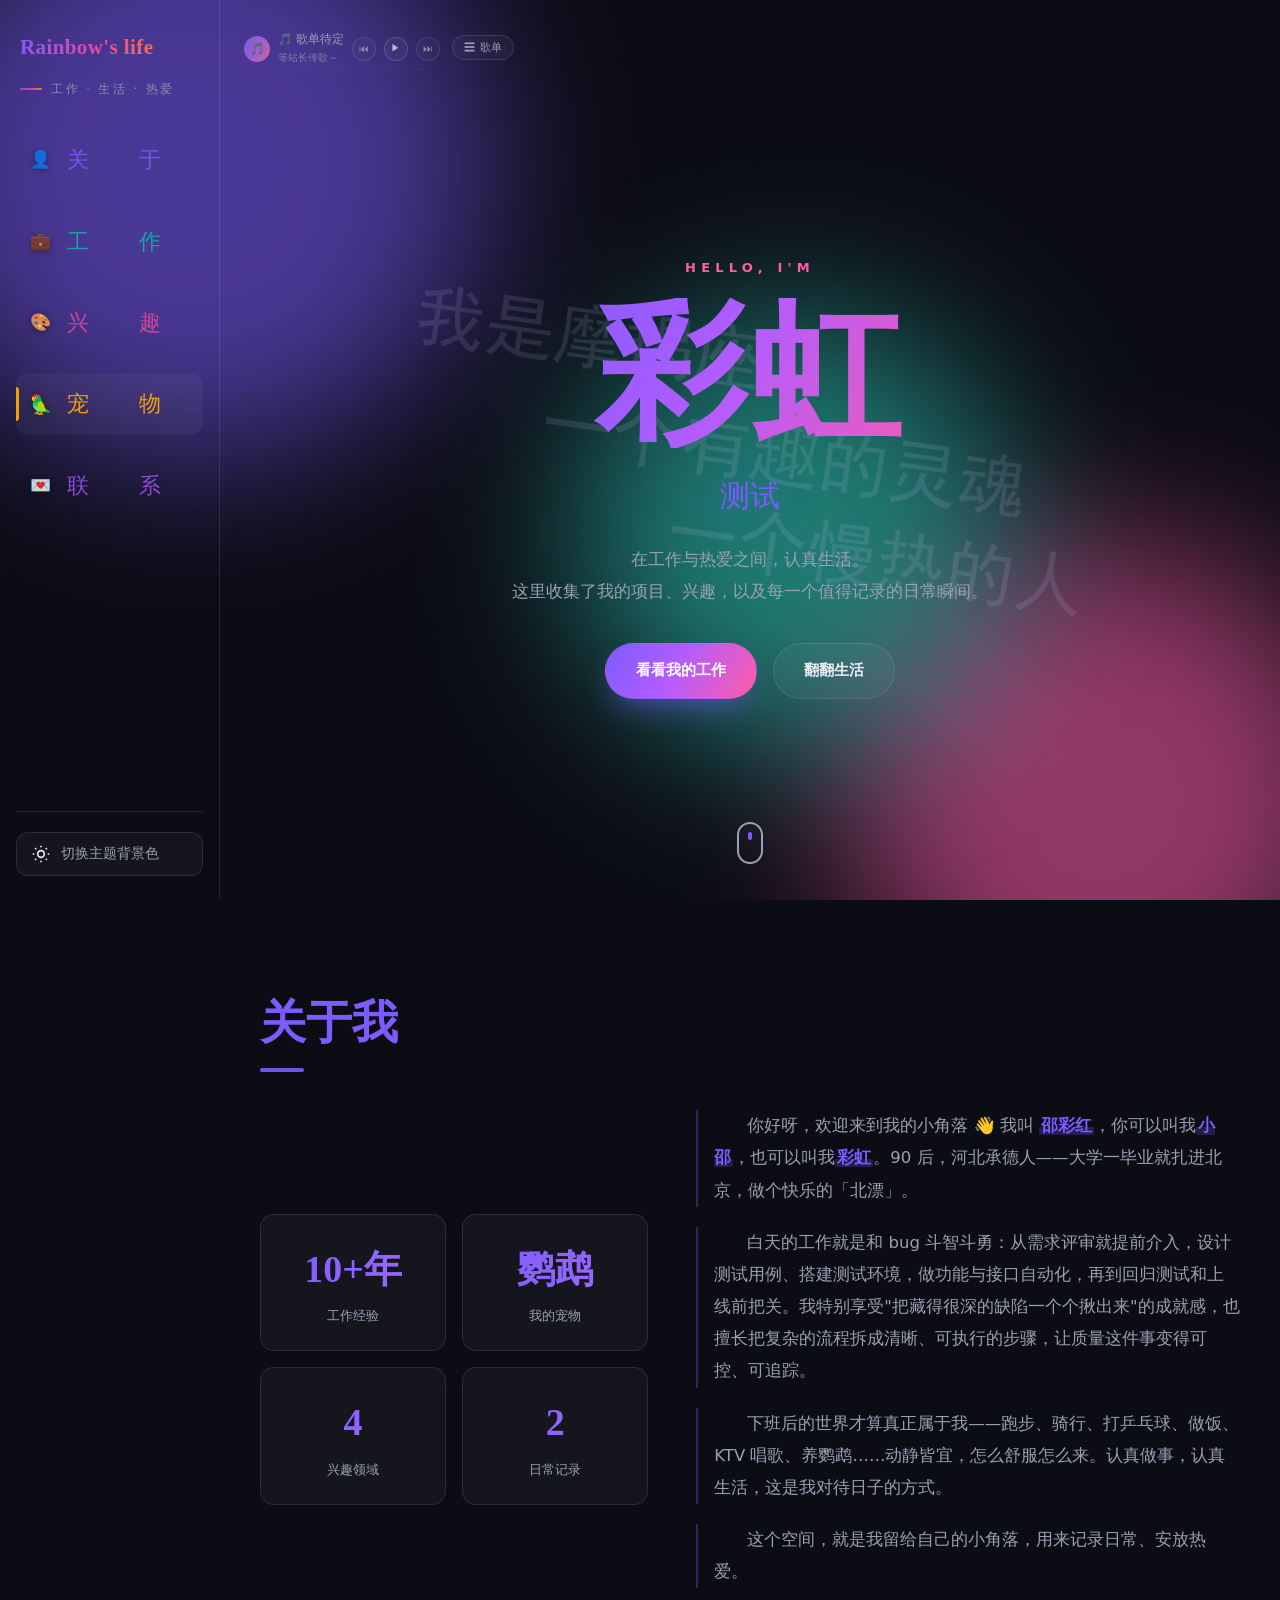
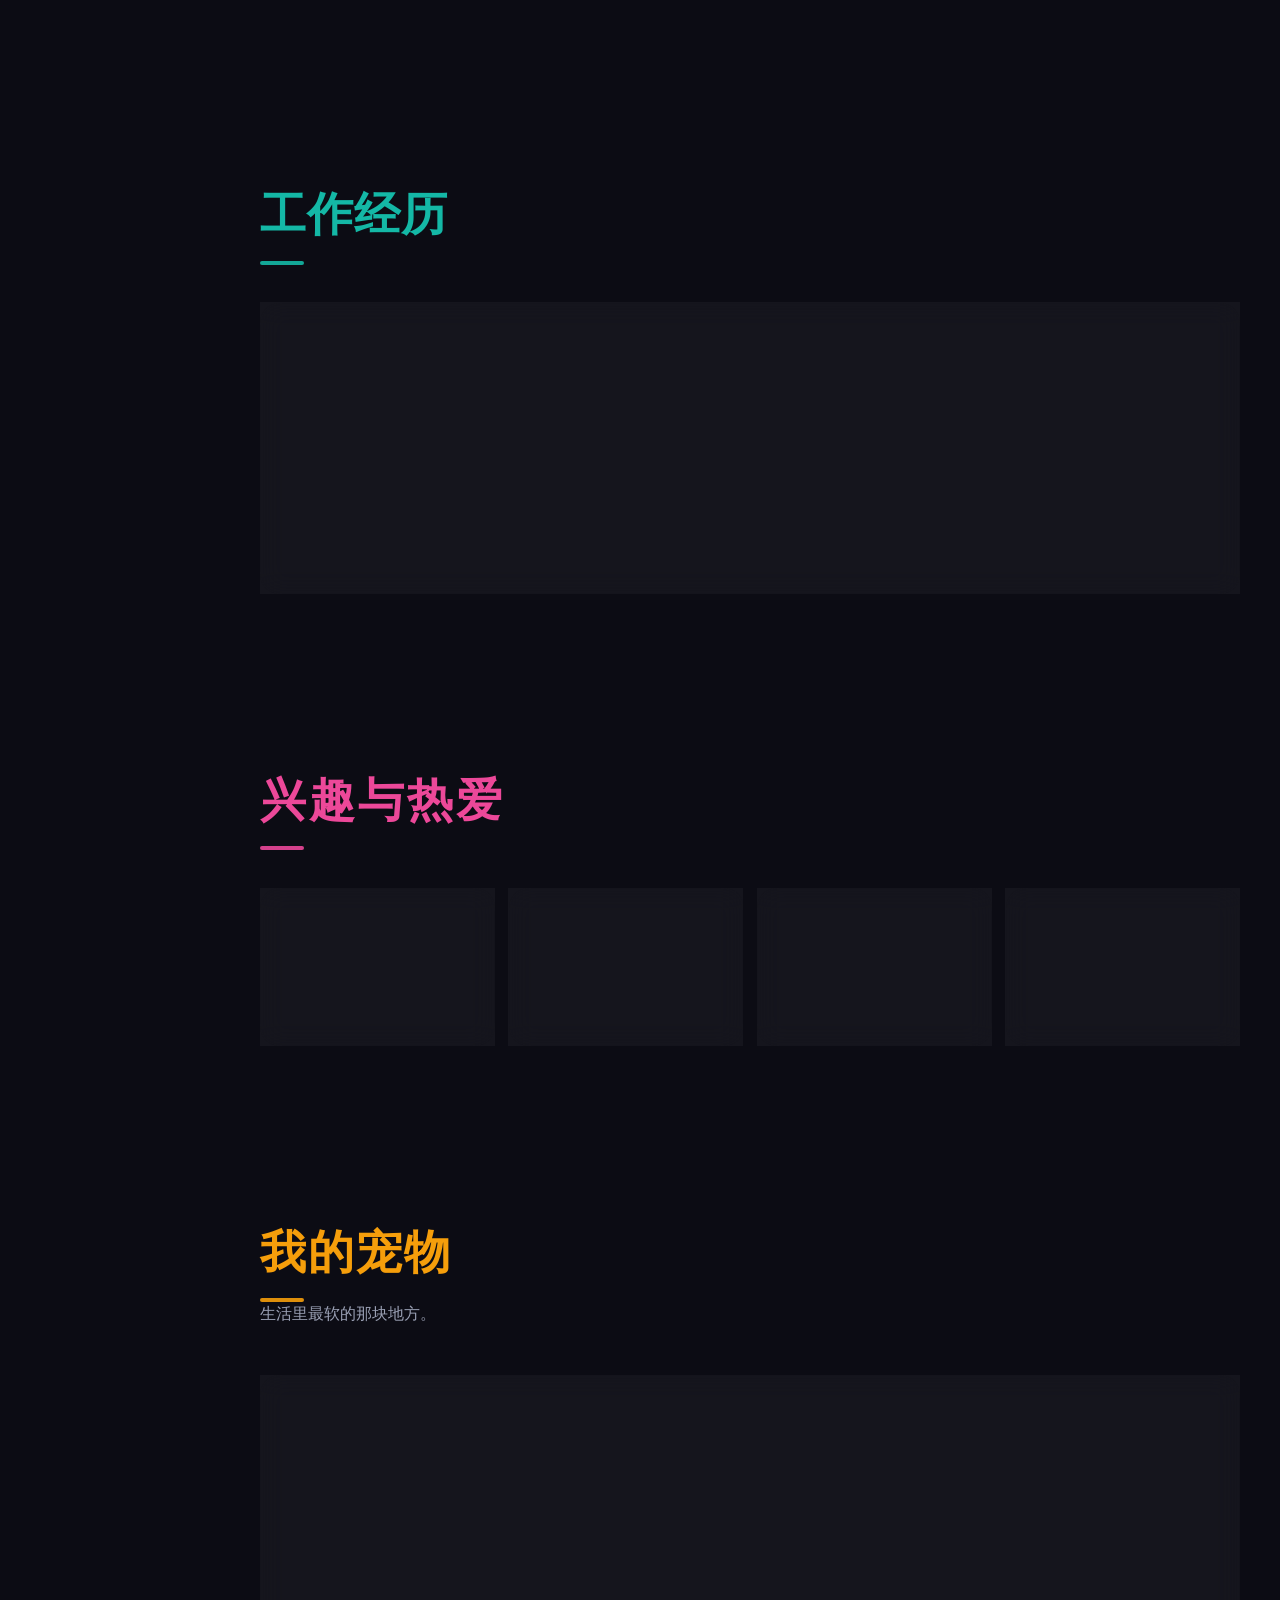
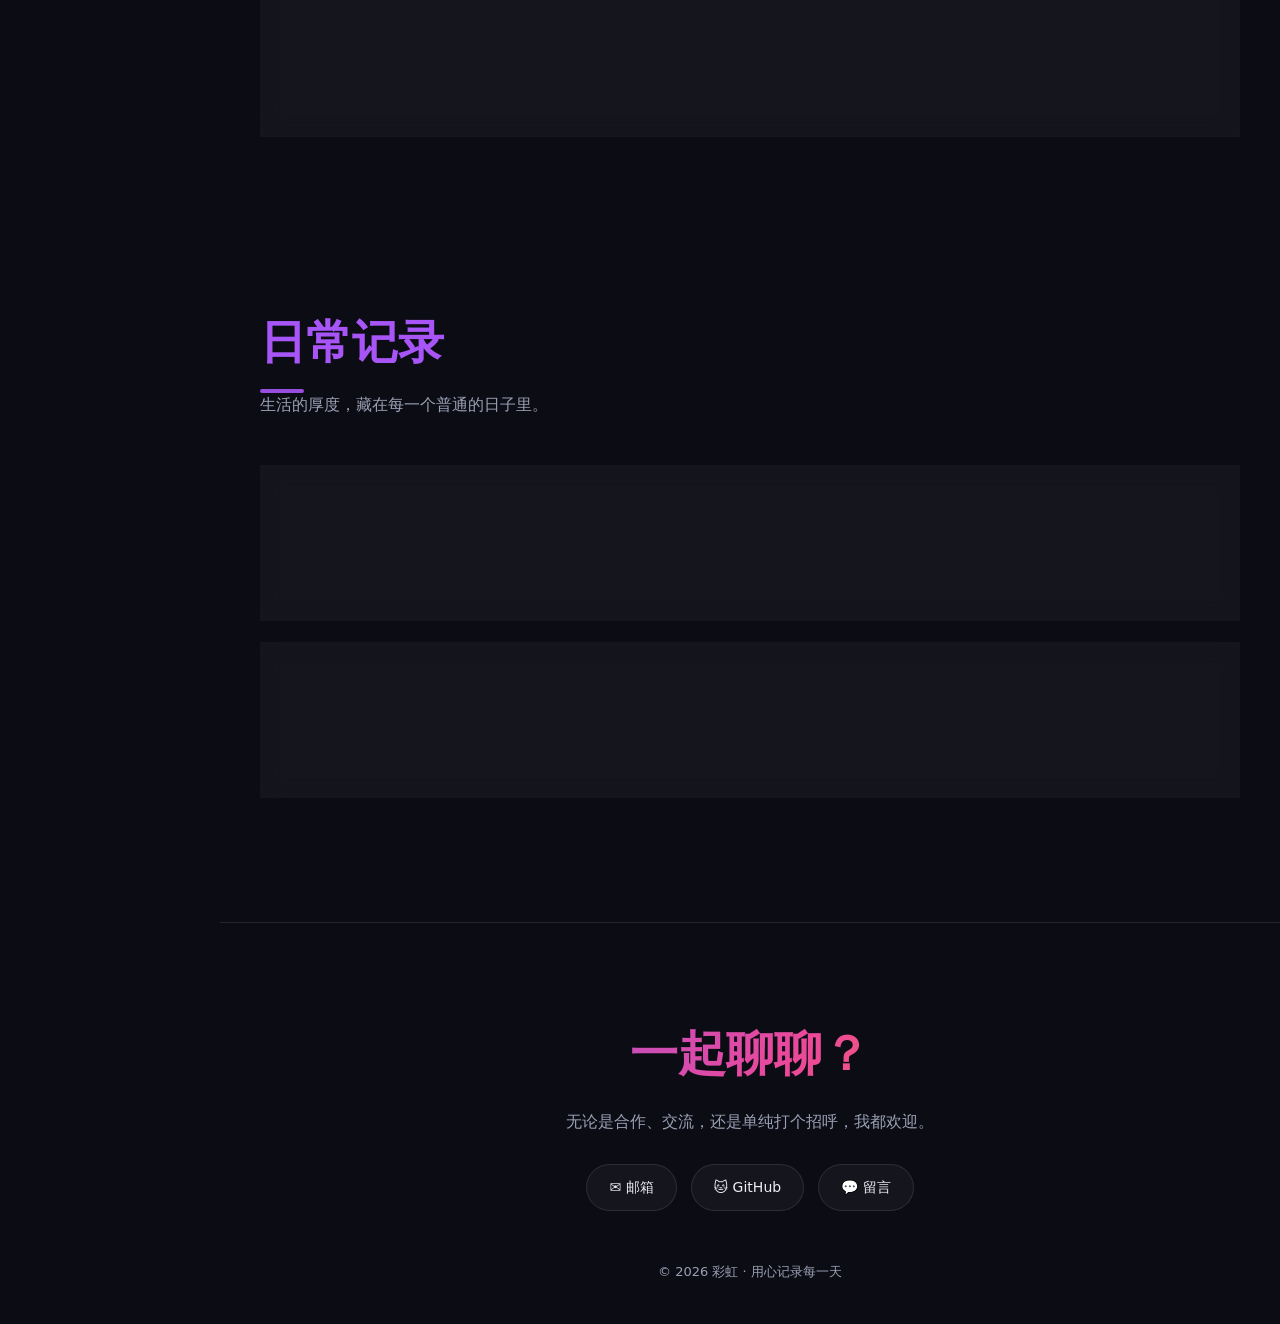
==== index.html @ cbfb4ab1 "feat: 鹦鹉日常视频上线（5个，去音频+裁剪出镜+压缩） - assets/video/parrot-1~5.mp4：去音频(-an)、H.264 CRF26 压缩（总 350MB→4MB） - " ====
<!DOCTYPE html>
<html lang="zh-CN" data-theme="dark">
<head>
  <meta charset="UTF-8" />
  <meta name="viewport" content="width=device-width, initial-scale=1.0" />
  <title>Rainbow's life</title>
  <meta name="description" content="一个记录工作与生活的个人空间" />
  <link rel="stylesheet" href="assets/css/style.css?v=29" />
</head>
<body>
  <!-- 流动渐变背景 -->
  <div class="aurora" aria-hidden="true">
    <span class="blob blob-1"></span>
    <span class="blob blob-2"></span>
    <span class="blob blob-3"></span>
  </div>
  <!-- 摩羯座 文字水印（由 JS 铺满，置于背景之上、内容之下） -->
  <div class="watermark" aria-hidden="true"></div>

  <!-- 移动端顶栏 -->
  <div class="topbar">
    <a href="#hero" class="topbar__brand">Rainbow's life</a>
    <button class="topbar__burger" id="navBurger" aria-label="菜单"><span></span><span></span><span></span></button>
  </div>

  <!-- 音乐播放器（全站常驻，跨页保持曲目与进度） -->
  <div class="music" id="musicBox">
    <audio id="bgMusic" preload="none" playsinline webkit-playsinline></audio>
    <div class="music__row">
      <span class="music__disc" id="musicDisc">🎵</span>
      <div class="music__meta">
        <div class="music__title" id="musicTitle">曾经最爱</div>
        <div class="music__artist" id="musicArtist">歌唱者：彩虹</div>
      </div>
      <button class="music__btn music__btn--sm" id="musicPrev" type="button" aria-label="上一首">⏮</button>
      <button class="music__btn" id="musicToggle" type="button" aria-label="播放">▶</button>
      <button class="music__btn music__btn--sm" id="musicNext" type="button" aria-label="下一首">⏭</button>
    </div>
    <div class="music__playlist">
      <button class="music__list-btn" id="musicListBtn" type="button" aria-label="歌单" aria-expanded="false">☰ <span>歌单</span></button>
      <div class="music__list" id="musicList"></div>
    </div>
    <!-- 进度条贴在通栏底边 -->
    <div class="music__bar"><span class="music__fill" id="musicFill"></span></div>
  </div>

  <!-- 左侧导航 -->
  <aside class="sidebar" id="sidebar">
    <a href="#hero" class="sidebar__brand">Rainbow's life</a>
    <p class="sidebar__tagline">工作 · 生活 · 热爱</p>

    <nav class="sidebar__links" id="navLinks">
      <a href="#about" class="active">关　　于</a>
      <a href="#work">工　　作</a>
      <a href="#hobbies">兴　　趣</a>
      <a href="#pets">宠　　物</a>
      <a href="#contact">联　　系</a>
    </nav>
    <div class="sidebar__foot">
      <button class="theme-toggle" id="themeToggle" aria-label="切换主题背景色">
        <svg class="icon-sun" viewBox="0 0 24 24" width="20" height="20" fill="none" stroke="currentColor" stroke-width="2"><circle cx="12" cy="12" r="4"/><path d="M12 2v2M12 20v2M4.9 4.9l1.4 1.4M17.7 17.7l1.4 1.4M2 12h2M20 12h2M4.9 19.1l1.4-1.4M17.7 6.3l1.4-1.4"/></svg>
        <svg class="icon-moon" viewBox="0 0 24 24" width="20" height="20" fill="none" stroke="currentColor" stroke-width="2"><path d="M21 12.8A9 9 0 1 1 11.2 3 7 7 0 0 0 21 12.8z"/></svg>
        <span class="sidebar__foot-label">切换主题背景色</span>
      </button>
    </div>
  </aside>

  <div class="main">

  <!-- Hero -->
  <section class="hero" id="hero">
    <div class="hero__inner">
      <p class="hero__eyebrow reveal">HELLO, I'M</p>
      <h1 class="hero__title reveal">彩虹</h1>
      <p class="hero__sub reveal">
        <span id="typed"></span>
      </p>
      <p class="hero__desc reveal">在工作与热爱之间，认真生活。<br>这里收集了我的项目、兴趣，以及每一个值得记录的日常瞬间。</p>
      <div class="hero__cta reveal">
        <a href="#work" class="btn btn--primary">看看我的工作</a>
        <a href="#hobbies" class="btn btn--ghost">翻翻生活</a>
      </div>
    </div>
    <a href="#about" class="hero__scroll" aria-label="向下滚动">
      <span class="mouse"><span class="wheel"></span></span>
    </a>
  </section>

  <!-- 关于 -->
  <section class="section" id="about">
    <div class="section__head reveal">
      <h2 class="section__title">关于我</h2>
    </div>
    <div class="about">
      <div class="about__stats reveal">
        <div class="stat"><span class="stat__num" data-count="10+">0</span><span class="stat__label">工作经验</span></div>
        <div class="stat"><span class="stat__num" data-count="鹦鹉">鹦鹉</span><span class="stat__label">我的宠物</span></div>
        <div class="stat"><span class="stat__num" id="statHobby" data-count="4">0</span><span class="stat__label">兴趣领域</span></div>
        <div class="stat"><span class="stat__num" id="statJournal" data-count="1">0</span><span class="stat__label">日常记录</span></div>
      </div>
      <div class="about__text reveal">
        <p>你好呀，欢迎来到我的小角落 👋 我叫 <strong>邵彩红</strong>，你可以叫我<strong>小邵</strong>，也可以叫我<strong>彩虹</strong>。90 后，河北承德人——大学一毕业就扎进北京，做个快乐的「北漂」。</p>
        <p>白天的工作就是和 bug 斗智斗勇：从需求评审就提前介入，设计测试用例、搭建测试环境，做功能与接口自动化，再到回归测试和上线前把关。我特别享受"把藏得很深的缺陷一个个揪出来"的成就感，也擅长把复杂的流程拆成清晰、可执行的步骤，让质量这件事变得可控、可追踪。</p>
        <p>下班后的世界才算真正属于我——跑步、骑行、打乒乓球、做饭、KTV 唱歌、养鹦鹉……动静皆宜，怎么舒服怎么来。认真做事，认真生活，这是我对待日子的方式。</p>
        <p>这个空间，就是我留给自己的小角落，用来记录日常、安放热爱。</p>
      </div>
    </div>
  </section>

  <!-- 工作 -->
  <section class="section" id="work">
    <div class="section__head reveal">
      <h2 class="section__title">工作经历</h2>
    </div>
    <div class="work-summary reveal">
      <p><strong>软件测试工程师</strong>，入行 <strong>10+ 年</strong>。一路在金融、人工智能、SCRM、供应链等多个领域里摸爬滚打，既打磨过面向企业的 <strong>B 端</strong>系统，也服务过直面用户的 <strong>C 端</strong>产品。从「中国体育彩票」「金融借贷」，到「出行 SaaS 服务」「供应链平台」……大大小小的项目里，都有我把关质量的身影。</p>
      <p>功能、接口、性能、自动化测试样样上手，熟悉测试用例设计、缺陷管理与常见测试工具，也习惯把质量意识贯穿到需求评审到上线回归的每一个环节——在「快交付」和「稳质量」之间，我总能找到那个平衡点。</p>
      <div class="work-summary__tags">
        <span class="tag">金融</span><span class="tag">人工智能</span><span class="tag">SCRM</span><span class="tag">供应链</span><span class="tag">B端</span><span class="tag">C端</span><span class="tag">接口</span><span class="tag">Python</span><span class="tag">数据库</span>
      </div>
    </div>
  </section>

  <!-- 兴趣 -->
  <section class="section" id="hobbies">
    <div class="section__head reveal">
      <h2 class="section__title">兴趣与热爱</h2>
    </div>
    <div class="hobby-grid" id="hobbyGrid"></div>
  </section>

  <!-- 我的宠物 -->
  <section class="section" id="pets">
    <div class="section__head reveal">
      <h2 class="section__title">我的宠物</h2>
      <p class="section__note">生活里最软的那块地方。</p>
    </div>
    <div class="pet-grid" id="petGrid"></div>
  </section>

  <!-- 日常记录 -->
  <section class="section" id="journal">
    <div class="section__head reveal">
      <h2 class="section__title">日常记录</h2>
      <p class="section__note">生活的厚度，藏在每一个普通的日子里。</p>
      <!-- 站长工具条：默认不显示，只有站长登录后才出现（body.is-owner） -->
      <div class="journal-tools">
        <span class="journal-owner-badge">🔑 站长模式</span>
        <button class="journal-add" id="addJournal" type="button">＋ 新增记录</button>
        <button class="journal-add journal-add--ghost" id="journalPublish" type="button">发布到线上</button>
        <button class="journal-add journal-add--ghost" id="journalExport" type="button">导出 JSON</button>
        <button class="journal-add journal-add--ghost" id="ownerExit" type="button">退出</button>
      </div>
    </div>
    <div class="journal" id="journalList"></div>
  </section>


  <!-- 联系 -->
  <footer class="footer" id="contact">
    <div class="footer__inner reveal">
      <h2 class="footer__title">一起聊聊？</h2>
      <p class="footer__desc">无论是合作、交流，还是单纯打个招呼，我都欢迎。</p>
      <div class="footer__links">
        <a href="mailto:hello@example.com" class="chip">✉️ 邮箱</a>
        <a href="#" class="chip" id="githubChip">🐱 GitHub</a>
        <a href="#" class="chip" id="guestbookChip">💬 留言</a>
      </div>
    </div>
    <p class="footer__copy">© <span id="year"></span> 彩虹 · 用心记录每一天</p>
    <p class="footer__visits" id="visitCountBox" hidden>👀 这里是第 <strong id="visitCount">—</strong> 次被看见</p>
  </footer>
  </div><!-- /.main -->

  <!-- 新增记录弹层 -->
  <div class="jform-mask" id="jformMask" hidden>
    <div class="jform" role="dialog" aria-label="新增记录">
      <h3>新增记录</h3>
      <label>日期<input type="date" id="jfDate"></label>
      <label>标题<input type="text" id="jfTitle" placeholder="今天发生了什么（必填）"></label>
      <label>心情<input type="text" id="jfMood" placeholder="如：☀️ 开心"></label>
      <label>记录<textarea id="jfDesc" rows="3" placeholder="写点什么…"></textarea></label>
      <label>标签<input type="text" id="jfTags" placeholder="逗号分隔，如：跑步, 户外"></label>
      <div class="jform__btns">
        <button type="button" id="jfCancel" class="btn btn--ghost">取消</button>
        <button type="button" id="jfSave" class="btn btn--primary">保存</button>
      </div>
    </div>
  </div>

  <!-- 站长登录弹层（日常记录的增删改只对站长开放） -->
  <div class="jform-mask" id="ownerMask" hidden>
    <div class="jform" role="dialog" aria-modal="true" aria-label="站长登录">
      <h3>🔑 站长登录</h3>
      <p class="jform__hint">日常记录对所有人可见，但只有站长能新增、编辑、删除。</p>
      <label>密码<input type="password" id="ownerPw" placeholder="请输入站长密码" autocomplete="current-password"></label>
      <p class="jform__err" id="ownerErr" hidden>密码不对，再试一次？</p>
      <div class="jform__btns">
        <button type="button" id="ownerCancel" class="btn btn--ghost">取消</button>
        <button type="button" id="ownerOk" class="btn btn--primary">进入站长模式</button>
      </div>
    </div>
  </div>

  <!-- 留言弹框 -->
  <div class="guest-mask" id="guestMask" hidden>
    <div class="guest-card" role="dialog" aria-modal="true" aria-labelledby="guestTitle">
      <button type="button" class="guest-close" id="guestClose" aria-label="关闭">×</button>
      <h3 class="guest-title" id="guestTitle">给我留个言 💬</h3>
      <p class="guest-sub">想说什么都可以，我会一条条看～</p>

      <form class="guest-form" id="guestForm">
        <label class="guest-label" for="guestName">你的称呼</label>
        <input class="guest-input" id="guestName" type="text" maxlength="20" placeholder="不填就是「匿名朋友」" />
        <label class="guest-label" for="guestText">留言内容</label>
        <textarea class="guest-input guest-textarea" id="guestText" rows="4" maxlength="200" placeholder="写点什么吧……（最多 200 字）"></textarea>
        <div class="guest-form__foot">
          <span class="guest-count" id="guestCount">0 / 200</span>
          <button type="submit" class="btn btn--primary">发送留言</button>
        </div>
      </form>

      <div class="guest-list-wrap">
        <div class="guest-list__head">
          <span>留言板</span>
          <span class="guest-hint guest-hint--owner">仅站长可见</span>
        </div>

        <!-- 站长验证：邮箱验证码登录（Supabase Auth OTP），只在站长模式出现 -->
        <div class="guest-admin" id="guestAdmin">
          <p class="guest-admin__tip">验证站长身份后，才能查看访客留言</p>
          <div class="guest-admin__row" id="guestStep1">
            <input class="guest-input" id="guestEmail" type="email" placeholder="你的邮箱" autocomplete="email" />
            <button type="button" class="btn btn--ghost" id="guestSendOtp">发送验证码</button>
          </div>
          <div class="guest-admin__row" id="guestStep2" hidden>
            <input class="guest-input" id="guestOtp" type="text" inputmode="numeric" maxlength="6" placeholder="6 位验证码" />
            <button type="button" class="btn btn--primary" id="guestVerifyOtp">验证</button>
          </div>
          <p class="guest-admin__err" id="guestAdminErr" hidden></p>
          <button type="button" class="guest-admin__logout" id="guestLogout" hidden>退出登录</button>
        </div>

        <ul class="guest-list" id="guestList"></ul>
      </div>
    </div>
  </div>

  <!-- 轻提示 -->
  <div class="toast" id="toast" hidden></div>

  <button class="to-top" id="toTop" aria-label="回到顶部">↑</button>

  <script src="assets/js/data.js?v=29"></script>
  <script src="assets/js/track.js?v=2"></script>
  <script src="assets/js/main.js?v=21"></script>
  <script src="assets/js/music.js?v=18"></script>
</body>
</html>
---- assets/css/style.css ----
/* ============================================================
   林屿 · 个人空间  —  设计系统
   ============================================================ */

:root {
  --bg: #0c0c14;
  --bg-soft: #11111c;
  --surface: rgba(255, 255, 255, 0.04);
  --surface-2: rgba(255, 255, 255, 0.07);
  --border: rgba(255, 255, 255, 0.10);
  --text: #ECECF4;
  --muted: #9aa0b4;
  --accent-1: #7c5cff;
  --accent-2: #ff5ca8;
  --accent-3: #2dd4bf;
  --grad: linear-gradient(120deg, #7c5cff 0%, #b15cff 45%, #ff5ca8 100%);
  /* 品牌名「Rainbow's life」的彩虹渐变：紫 → 玫红 → 琥珀 */
  --brand-grad: linear-gradient(100deg, #7c5cff 0%, #ec4899 48%, #f59e0b 100%);
  --shadow: 0 20px 60px -20px rgba(0, 0, 0, 0.6);
  --radius: 20px;
  --radius-sm: 14px;
  --maxw: 1080px;
  --sidebar-w: 220px;
  --sidebar-bg: rgba(20, 20, 32, 0.45);
  --ease: cubic-bezier(.22, 1, .36, 1);
}

html[data-theme="light"] {
  --bg: #f6f7fb;
  --bg-soft: #eef0f7;
  --surface: rgba(255, 255, 255, 0.7);
  --surface-2: rgba(255, 255, 255, 0.9);
  --border: rgba(20, 20, 50, 0.08);
  --text: #1a1a2b;
  --muted: #5b6072;
  --shadow: 0 20px 50px -22px rgba(60, 50, 120, 0.35);
  --sidebar-bg: rgba(242, 240, 250, 0.5);

  /* 浅色主题：侧栏选中/悬停态降调，与深色克制感保持一致（不突出） */
  --nav-active-bg: rgba(124, 92, 255, 0.08);
}
html[data-theme="light"] .sidebar__links a:hover,
html[data-theme="light"] .sidebar__links a.active {
  background: var(--nav-active-bg);
}
html[data-theme="light"] .sidebar__links a.active em {
  background-image: none;
  -webkit-text-fill-color: var(--accent-1);
  color: var(--accent-1);
}

* { margin: 0; padding: 0; box-sizing: border-box; }

html { scroll-behavior: smooth; }

body {
  font-family: -apple-system, BlinkMacSystemFont, "PingFang SC", "Hiragino Sans GB", "Microsoft YaHei", "Segoe UI", system-ui, sans-serif;
  background: var(--bg);
  color: var(--text);
  line-height: 1.7;
  overflow-x: hidden;
  -webkit-font-smoothing: antialiased;
  transition: background .5s var(--ease), color .5s var(--ease);
}

::selection { background: var(--accent-1); color: #fff; }

/* ---------- 流动渐变背景 ---------- */
.aurora {
  position: fixed; inset: 0; z-index: -1; overflow: hidden;
  background: var(--bg);
}
.blob {
  position: absolute; border-radius: 50%; filter: blur(80px); opacity: .55;
  animation: float 18s var(--ease) infinite alternate;
}
html[data-theme="light"] .blob { opacity: .35; }
.blob-1 { width: 46vw; height: 46vw; background: #7c5cff; top: -10vw; left: -8vw; }
.blob-2 { width: 40vw; height: 40vw; background: #ff5ca8; bottom: -12vw; right: -6vw; animation-delay: -6s; }
.blob-3 { width: 34vw; height: 34vw; background: #2dd4bf; top: 35vh; left: 45vw; animation-delay: -12s; }

/* 水印：摩羯座 斜排单份背景（只展示一份，不重复平铺） */
.watermark {
  position: fixed; inset: 0; z-index: 0; pointer-events: none; overflow: hidden;
  opacity: .12;
  background-repeat: no-repeat;
  /* 按右侧内容区宽度自适应，留 120px 安全边距，避免左边缘被侧栏遮罩切掉 */
  background-size: min(818px, calc(100vw - var(--sidebar-w) - 120px)) auto;
  /* 居中于右侧内容区（补偿左侧导航宽度） */
  background-position: calc(50% + var(--sidebar-w) / 2) center;
  background-image: url("../img/watermark-dark.webp?v=7");
  /* 左侧导航栏区域不显示水印：遮罩从侧栏宽度处开始淡入，避免生硬接缝 */
  -webkit-mask-image: linear-gradient(to right, transparent 0, transparent var(--sidebar-w), #000 calc(var(--sidebar-w) + 60px));
  mask-image: linear-gradient(to right, transparent 0, transparent var(--sidebar-w), #000 calc(var(--sidebar-w) + 60px));
}
html[data-theme="light"] .watermark {
  opacity: .1;
  background-image: url("../img/watermark-light.webp?v=7");
}
@keyframes float {
  0%   { transform: translate(0,0) scale(1); }
  50%  { transform: translate(6vw,-4vw) scale(1.15); }
  100% { transform: translate(-4vw,5vw) scale(.95); }
}

/* ---------- 主体内容（为左侧栏让位） ---------- */
.main { margin-left: var(--sidebar-w); position: relative; z-index: 1; }
/* 顶部通栏播放器会盖住内容，锚点与首屏为它让出高度 */
section[id], footer[id] { scroll-margin-top: 66px; }
.hero { padding-top: 56px; }

/* ---------- 移动端顶栏（桌面隐藏） ---------- */
.topbar { display: none; }

/* ---------- 左侧导航 ---------- */
.sidebar {
  position: fixed; top: 0; left: 0; bottom: 0; width: var(--sidebar-w); z-index: 50;
  display: flex; flex-direction: column;
  padding: 30px 16px 24px;
  background: transparent;
  border-right: 1px solid var(--border);
}
.sidebar__brand {
  display: block; font-family: "Songti SC", "STSong", "SimSun", Georgia, "Times New Roman", serif; font-weight: 900; font-size: 21px;
  letter-spacing: .4px; text-decoration: none; white-space: nowrap;
  padding: 0 4px; margin-bottom: 14px;
  /* 彩虹渐变字：紫色 → 玫红 → 琥珀，呼应站点名 */
  background: var(--brand-grad);
  -webkit-background-clip: text; background-clip: text;
  -webkit-text-fill-color: transparent; color: transparent;
  transition: filter .35s var(--ease), letter-spacing .35s var(--ease);
}
.sidebar__brand:hover { filter: brightness(1.18) saturate(1.1); letter-spacing: 1.2px; }
.sidebar__brand span { background: var(--grad); -webkit-background-clip: text; background-clip: text; color: transparent; }
/* 品牌下的小标语：渐变短线 + 一行副标，填补顶部留白 */
.sidebar__tagline {
  display: flex; align-items: center; gap: 9px;
  padding: 0 4px; margin: 0 0 30px;
  font-size: 11.5px; letter-spacing: 2.5px;
  color: var(--muted); opacity: .82;
}
.sidebar__tagline::before {
  content: ""; flex: 0 0 22px; width: 22px; height: 2px;
  border-radius: 1px; background: var(--brand-grad);
}

/* ---------- 音乐播放器（顶部极淡一行，与左侧栏标题齐平） ---------- */
.music {
  position: fixed; top: 0; left: var(--sidebar-w); right: 0; z-index: 60;
  height: 76px; display: flex; align-items: flex-start; gap: 12px;
  padding: 32px 24px 0;          /* 与 .sidebar 的 30px 顶部留白对齐 */
  background: transparent; border: 0;
  backdrop-filter: none; -webkit-backdrop-filter: none;
  box-shadow: none;
  pointer-events: none;          /* 透明区域不拦截下方内容的点击 */
  transition: opacity .25s var(--ease);
}
.music:hover { background: transparent; }
.music__row, .music__playlist, .music__bar { pointer-events: auto; }
.music__row { display: flex; align-items: center; gap: 8px; flex: 0 0 auto; margin-right: 0; }
.music__disc {
  width: 26px; height: 26px; flex: 0 0 26px; border-radius: 50%;
  display: grid; place-items: center; font-size: 12px;
  background: var(--grad); color: #fff; cursor: pointer; opacity: .8;
  box-shadow: none;
}
.music.playing .music__disc { animation: discSpin 6s linear infinite; opacity: 1; }
@keyframes discSpin { to { transform: rotate(360deg); } }
.music__meta { flex: 0 1 auto; min-width: 0; max-width: 132px; }
.music__title {
  font-size: 11.5px; font-weight: 500; color: var(--muted); line-height: 1.35;
  white-space: nowrap; overflow: hidden; text-overflow: ellipsis;
}
.music__artist { font-size: 10px; color: var(--muted); opacity: .7; margin-top: 1px; }
.music__artist:empty { display: none; }
.music__btn {
  width: 24px; height: 24px; flex: 0 0 24px; border-radius: 50%;
  border: 1px solid rgba(255, 255, 255, .22);
  background: rgba(255, 255, 255, .05);
  color: var(--text); opacity: .75;
  font-size: 9px; line-height: 1; cursor: pointer;
  display: grid; place-items: center; transition: all .3s var(--ease);
}
.music__btn:hover { background: var(--grad); color: #fff; border-color: transparent; opacity: 1; transform: scale(1.08); }
/* 上一首 / 下一首：与主播放键同尺寸，默认更淡，hover 才提亮 */
.music__btn--sm { opacity: .5; font-size: 10px; }
.music__btn--sm:hover { opacity: 1; }
.music__bar {
  position: absolute; left: 24px; top: 68px; width: 180px; height: 2px;
  background: rgba(255, 255, 255, .07); overflow: hidden; cursor: pointer;
}
.music__fill {
  display: block; height: 100%; width: 0;
  background: var(--grad); opacity: .7;
  transition: width .25s linear;
}

/* 控件整体靠左、紧凑排列，与左侧栏标题处于同一水平线 */
.music__row { margin-right: 0; }

/* 音频未就位时的降级状态（只轻微降饱和，不灰化） */
.music--empty .music__disc { filter: saturate(.75); opacity: .9; animation: none; }
.music--empty .music__title { color: var(--muted); font-weight: 500; }
.music--empty .music__bar { opacity: .35; cursor: default; }

/* 歌单下拉：点「歌单」按钮或 hover 展开，避免整条通栏 hover 误触发 */
.music__playlist { position: relative; flex: 0 0 auto; }
.music__list-btn {
  display: inline-flex; align-items: center; gap: 5px;
  padding: 5px 11px; border-radius: 999px;
  border: 1px solid rgba(255, 255, 255, .12);
  background: rgba(255, 255, 255, .035); color: var(--muted);
  font-size: 11px; line-height: 1.2; cursor: pointer;
  transition: border-color .25s, background .25s, color .25s;
}
.music__list-btn:hover { border-color: var(--accent-1); background: rgba(124, 92, 255, .16); color: var(--text); }
.music__list {
  position: absolute; top: calc(100% + 10px); left: 0; width: 240px;
  padding: 6px; border-radius: 14px;
  background: rgba(24, 20, 44, .9);
  border: 1px solid transparent;
  backdrop-filter: blur(18px); -webkit-backdrop-filter: blur(18px);
  box-shadow: 0 20px 50px -24px rgba(0, 0, 0, .8);
  max-height: 0; opacity: 0; visibility: hidden; overflow: hidden;
  transition: max-height .38s var(--ease), opacity .28s var(--ease), visibility .28s, border-color .28s;
}
.music__playlist:hover .music__list,
.music__playlist:focus-within .music__list,
.music--open .music__list {
  max-height: 260px; opacity: 1; visibility: visible;
  border-color: rgba(255, 255, 255, .14);
}
.music__item {
  display: flex; align-items: center; gap: 8px;
  padding: 7px 9px; border-radius: 8px;
  font-size: 12px; line-height: 1.3; color: var(--muted);
  cursor: pointer; transition: background .25s, color .25s;
}
.music__item + .music__item { margin-top: 2px; }
.music__item:hover { background: var(--surface); color: var(--text); }
.music__item.on { color: var(--accent-1); font-weight: 600; background: rgba(124, 92, 255, .12); }
.music__item-idx {
  flex: 0 0 16px; text-align: center;
  font-family: system-ui, -apple-system, "Helvetica Neue", Arial, sans-serif; font-size: 10px; opacity: .65;
}
.music__item-name {
  flex: 1; min-width: 0;
  white-space: nowrap; overflow: hidden; text-overflow: ellipsis;
}
.music__item-artist {
  flex: 0 1 auto; max-width: 42%;
  font-size: 10px; opacity: .55;
  white-space: nowrap; overflow: hidden; text-overflow: ellipsis;
}
.music__item.on .music__item-idx::before { content: "▶"; font-size: 8px; }
.music__item.on .music__item-idx { font-size: 0; opacity: 1; }

html[data-theme="light"] .music__list { background: rgba(255, 255, 255, .95); }
html[data-theme="light"] .music__list-btn { background: rgba(20, 20, 50, .03); border-color: rgba(20, 20, 50, .1); }
html[data-theme="light"] .music__btn { border-color: rgba(20, 20, 50, .16); background: rgba(20, 20, 50, .03); }
html[data-theme="light"] .music__bar { background: rgba(20, 20, 50, .07); }

/* 移动端：同样透明，贴在顶栏下方，与顶栏品牌同一水平带 */
@media (max-width: 640px) {
  .music {
    left: 0; right: 0; top: 58px; height: 44px;
    gap: 8px; padding: 0 12px; z-index: 35;
    align-items: center;
    /* 手机端：给播放器一个看得见的半透明底，否则用户不知道它在哪、也不会去点 */
    background: rgba(20, 18, 36, .55);
    -webkit-backdrop-filter: blur(8px); backdrop-filter: blur(8px);
    border-radius: 0 0 12px 12px;
    opacity: 1;
  }
  .music__title, .music__artist { color: #ececf4; opacity: .92; }
  .music__btn, .music__btn--sm { opacity: .9; border-color: rgba(255, 255, 255, .35); }
  .music__row { flex: 0 1 auto; gap: 6px; }
  .music__disc { width: 24px; height: 24px; flex: 0 0 24px; font-size: 11px; }
  .music__meta { max-width: 110px; flex: 0 1 110px; }
  .music__artist { display: none; }
  .music__title { font-size: 11px; }
  .music__btn { width: 22px; height: 22px; flex: 0 0 22px; }
  .music__list-btn { padding: 4px 9px; font-size: 11px; }
  .music__list-btn span { display: none; }
  .music__list { width: min(240px, calc(100vw - 24px)); }
  .music__bar { left: 12px; right: 12px; top: auto; bottom: 0; width: auto; }

  /* 抽屉打开时先隐藏，避免露在抽屉右侧（visibility 让子控件也不可点） */
  body.nav-open .music { opacity: 0; visibility: hidden; }
}
/* 极窄屏（≤340px）收窄左侧信息区，保证播放按钮与歌单入口不被挤出 */
@media (max-width: 340px) {
  .music__meta { max-width: 84px; flex-basis: 84px; }
}

.sidebar__links { display: flex; flex-direction: column; gap: 20px; }
.sidebar__links a {
  position: relative; display: flex; align-items: center; gap: 14px;
  color: var(--nav-color, var(--muted));
  opacity: .82;
  text-decoration: none; font-size: 22px; font-weight: 500;
  letter-spacing: 2px; white-space: nowrap;
  padding: 12px 14px; border-radius: 12px;
  transition: color .3s, background .3s, opacity .3s;
  overflow: hidden;
}
/* 导航项配色：与右侧对应模块标题一致 */
.sidebar__links a[href="#about"]   { --nav-color: #7c5cff; }
.sidebar__links a[href="#work"]    { --nav-color: #14b8a6; }
.sidebar__links a[href="#hobbies"] { --nav-color: #ec4899; }
.sidebar__links a[href="#pets"]    { --nav-color: #f59e0b; }
.sidebar__links a[href="#contact"] { --nav-color: #a855f7; }

.sidebar__links a em {
  font-style: normal; font-family: system-ui, -apple-system, "Helvetica Neue", Arial, sans-serif; font-size: 12px; font-weight: 700;
  letter-spacing: 1px; color: var(--muted); opacity: .6; transition: all .3s;
}
.sidebar__links a::before {
  content: ""; position: absolute; left: 0; top: 22%; bottom: 22%; width: 3px; border-radius: 0 3px 3px 0;
  background: var(--nav-color, var(--grad)); transform: scaleY(0); transform-origin: center; transition: transform .35s var(--ease);
}
.sidebar__links a:hover { color: var(--nav-color, var(--text)); opacity: 1; background: var(--surface); }
.sidebar__links a.active { color: var(--nav-color, var(--text)); opacity: 1; background: var(--surface); }
.sidebar__links a.active::before { transform: scaleY(1); }
.sidebar__links a.active em { opacity: 1; -webkit-background-clip: text; background-clip: text; -webkit-text-fill-color: transparent; background-image: var(--grad); color: transparent; }

/* 导航项图标：放在文字前面，清晰醒目 */
.sidebar__links a::after {
  content: "";
  order: -1;                 /* flex 排序到文字之前 */
  margin-left: 0;
  font-size: 17px; line-height: 1;
  opacity: 1;
  filter: saturate(1.15) contrast(1.05) drop-shadow(0 1px 3px rgba(0, 0, 0, .45));
  transition: transform .35s var(--ease);
}
.sidebar__links a[href="#about"]::after   { content: "👤"; }
.sidebar__links a[href="#work"]::after    { content: "💼"; }
.sidebar__links a[href="#hobbies"]::after { content: "🎨"; }
.sidebar__links a[href="#pets"]::after    { content: "🦜"; }
.sidebar__links a[href="#contact"]::after { content: "💌"; }
.sidebar__links a:hover::after,
.sidebar__links a.active::after { transform: scale(1.12); }
.sidebar__foot { margin-top: auto; padding-top: 20px; border-top: 1px solid var(--border); }
.sidebar__foot .theme-toggle {
  width: 100%; height: 44px; justify-content: flex-start; display: flex; align-items: center;
  gap: 10px; padding: 0 14px;
}
.sidebar__foot-label { font-size: 14px; font-weight: 500; color: var(--muted); white-space: nowrap; }
.theme-toggle {
  width: 40px; height: 40px; border-radius: 12px; border: 1px solid var(--border);
  background: var(--surface); color: var(--text); cursor: pointer;
  display: grid; place-items: center; transition: all .3s;
}
.theme-toggle:hover { transform: translateY(-2px); border-color: var(--accent-1); }
.theme-toggle .icon-moon { display: none; }
html[data-theme="light"] .theme-toggle .icon-sun { display: none; }
html[data-theme="light"] .theme-toggle .icon-moon { display: block; }
.topbar__burger { display: none; flex-direction: column; gap: 5px; background: none; border: 0; cursor: pointer; }
.topbar__burger span { width: 24px; height: 2px; background: var(--text); transition: .3s; }

/* ---------- Hero ---------- */
.hero {
  min-height: 100vh; display: flex; flex-direction: column; align-items: center; justify-content: center;
  text-align: center; padding: 56px 20px 0; position: relative;
}
.hero__inner { max-width: 760px; }
.hero__eyebrow {
  font-family: system-ui, -apple-system, "Helvetica Neue", Arial, sans-serif; letter-spacing: .4em; font-size: 13px;
  color: var(--accent-2); font-weight: 600; margin-bottom: 18px;
}
.hero__title {
  font-family: "Songti SC", "STSong", "SimSun", Georgia, "Times New Roman", serif; font-weight: 900;
  font-size: clamp(64px, 14vw, 150px); line-height: 1; letter-spacing: 4px;
  background: var(--grad); -webkit-background-clip: text; background-clip: text; color: transparent;
  margin-bottom: 22px;
}
.hero__sub {
  font-family: "Songti SC", "STSong", "SimSun", Georgia, "Times New Roman", serif; font-size: clamp(20px, 3.4vw, 30px);
  font-weight: 500; min-height: 1.4em; color: var(--text);
}
/* 打字机文字：每个短语不同颜色，切换时平滑过渡 */
.hero__sub #typed {
  color: var(--accent-1);
  text-shadow: 0 0 28px rgba(124, 92, 255, .28);
  transition: color .45s var(--ease), text-shadow .45s var(--ease);
}
.hero__desc { color: var(--muted); font-size: 17px; line-height: 1.9; max-width: 540px; margin: 22px auto 36px; }
.hero__cta { display: flex; gap: 16px; justify-content: center; flex-wrap: wrap; }
.btn {
  padding: 14px 30px; border-radius: 999px; font-weight: 600; font-size: 15px;
  text-decoration: none; transition: all .3s var(--ease); cursor: pointer; border: 1px solid transparent;
}
.btn--primary { background: var(--grad); color: #fff; box-shadow: 0 14px 30px -10px rgba(124,92,255,.6); }
.btn--primary:hover { transform: translateY(-3px); box-shadow: 0 20px 40px -12px rgba(124,92,255,.7); }
.btn--ghost { background: var(--surface); color: var(--text); border-color: var(--border); }
.btn--ghost:hover { transform: translateY(-3px); border-color: var(--accent-1); }
.hero__scroll { position: absolute; bottom: 36px; left: 50%; transform: translateX(-50%); }
.mouse { width: 26px; height: 42px; border: 2px solid var(--muted); border-radius: 14px; display: block; position: relative; }
.wheel { position: absolute; top: 8px; left: 50%; transform: translateX(-50%); width: 4px; height: 8px; background: var(--accent-1); border-radius: 2px; animation: scroll 1.6s var(--ease) infinite; }
@keyframes scroll { 0% { opacity: 0; top: 8px; } 40% { opacity: 1; } 100% { opacity: 0; top: 22px; } }

/* ---------- 通用 section ---------- */
.section { max-width: var(--maxw); margin: 0 auto; padding: clamp(46px, 7vw, 84px) clamp(20px, 5vw, 40px); }
.section__head { display: flex; align-items: baseline; gap: 16px; margin-bottom: 48px; flex-wrap: wrap; }
.section__index { font-family: system-ui, -apple-system, "Helvetica Neue", Arial, sans-serif; font-size: 15px; font-weight: 700; color: var(--accent-1); letter-spacing: 2px; }
.section__title { position: relative; font-family: "Songti SC", "STSong", "SimSun", Georgia, "Times New Roman", serif; font-size: clamp(30px, 5vw, 46px); font-weight: 700; }
/* 标题下方一条与标题同色的短装饰线，各模块颜色不同 */
.section__title::after {
  content: ""; position: absolute; left: 0; bottom: -10px;
  width: 44px; height: 4px; border-radius: 2px;
  background: currentColor; opacity: .9;
}
.section__note { color: var(--muted); width: 100%; margin-top: -8px; }

/* 各模块标题不同配色（字体样式按模块区分） */
#about .section__title {
  color: #7c5cff;
}
#work .section__title {
  color: #14b8a6;
  letter-spacing: 1px;
}
#hobbies .section__title {
  color: #ec4899;
  letter-spacing: 3px;
}
#pets .section__title {
  color: #f59e0b;
  letter-spacing: 2px;
}
#journal .section__title {
  color: #a855f7;
}
#contact .footer__title {
  background: linear-gradient(120deg, #7c5cff, #ec4899 55%, #f59e0b);
  -webkit-background-clip: text; background-clip: text; color: transparent;
}

/* ---------- 关于 ---------- */
.about { display: grid; grid-template-columns: 1fr 1.4fr; gap: 48px; align-items: center; }
/* 关于我：正文段落加左侧紫色引导线，关键词荧光高亮 */
.about__text p {
  color: var(--muted); margin-bottom: 20px; font-size: 16.5px;
  line-height: 1.95; text-indent: 2em;
  padding-left: 16px; border-left: 2px solid rgba(124, 92, 255, .32);
  transition: border-color .35s var(--ease), color .35s var(--ease);
}
.about__text p:hover { border-left-color: #7c5cff; }
.about__text strong {
  color: #7c5cff; font-weight: 700;
  background: linear-gradient(180deg, transparent 60%, rgba(124, 92, 255, .22) 60%);
  padding: 0 2px; border-radius: 2px;
}
.about__stats { display: grid; grid-template-columns: 1fr 1fr; gap: 16px; }
.stat {
  position: relative; overflow: hidden;
  background: var(--surface); border: 1px solid var(--border); border-radius: var(--radius-sm);
  padding: 22px; text-align: center; backdrop-filter: blur(12px);
  transition: all .4s var(--ease); cursor: default;
}
.stat::after {
  content: ""; position: absolute; inset: 0; background: var(--grad); opacity: 0; transition: opacity .4s; z-index: 0;
}
.stat:hover { transform: translateY(-6px); border-color: var(--accent-1); }
.stat:hover::after { opacity: .12; }
.stat > * { position: relative; z-index: 1; }
.stat__num { display: block; font-family: "Songti SC", "STSong", "SimSun", Georgia, "Times New Roman", serif; font-size: 38px; font-weight: 900; background: linear-gradient(120deg, #7c5cff 0%, #9d6bff 100%); -webkit-background-clip: text; background-clip: text; color: transparent; }
.stat__label { color: var(--muted); font-size: 13px; }

/* ---------- 工作经历总结 ---------- */
.work-summary {
  background: var(--surface); border: 1px solid var(--border); border-radius: var(--radius);
  padding: 30px 34px; backdrop-filter: blur(12px);
}
/* 工作经历：正文段落加左侧青色引导线，关键词荧光高亮 */
.work-summary p {
  color: var(--muted); font-size: 16.5px; line-height: 1.95; text-indent: 2em;
  padding-left: 16px; border-left: 2px solid rgba(20, 184, 166, .32);
  margin-bottom: 18px;
  transition: border-color .35s var(--ease);
}
.work-summary p:last-of-type { margin-bottom: 0; }
.work-summary p:hover { border-left-color: #14b8a6; }
.work-summary strong {
  color: #14b8a6; font-weight: 700;
  background: linear-gradient(180deg, transparent 60%, rgba(20, 184, 166, .22) 60%);
  padding: 0 2px; border-radius: 2px;
}
.work-summary__tags { margin-top: 20px; display: flex; flex-wrap: wrap; gap: 10px; }

/* ---------- 标签 ---------- */
.tag { font-size: 12px; padding: 4px 12px; border-radius: 999px; background: var(--surface-2); border: 1px solid var(--border); color: var(--text); }

/* ---------- 兴趣网格 ---------- */
.hobby-grid { display: grid; grid-template-columns: repeat(4, minmax(0, 1fr)); gap: 14px; }
.hobby {
  display: block; color: inherit; text-decoration: none; cursor: pointer;
  background: var(--surface); border: 1px solid var(--border); border-radius: var(--radius);
  padding: 20px; backdrop-filter: blur(12px); transition: all .4s var(--ease); position: relative; overflow: hidden;
}
.hobby::after {
  content: ""; position: absolute; inset: 0; background: var(--grad); opacity: 0; transition: opacity .4s; z-index: 0;
}
.hobby:hover { transform: translateY(-8px); border-color: var(--accent-1); }
.hobby:hover::after { opacity: .12; }
.hobby > * { position: relative; z-index: 1; }
.hobby__head { display: flex; align-items: center; flex-wrap: wrap; gap: 10px; margin-bottom: 12px; }
.hobby__icon { font-size: 30px; line-height: 1; }
.hobby__title { font-family: "Songti SC", "STSong", "SimSun", Georgia, "Times New Roman", serif; font-size: 19px; font-weight: 700; }
.hobby__desc { color: var(--muted); font-size: 14px; }
.hobby__go {
  margin-left: auto; white-space: nowrap;
  font-size: 13px; font-weight: 600; color: var(--accent-1);
  transition: transform .35s var(--ease);
}
.hobby:hover .hobby__go { transform: translateX(4px); }
/* 中等屏：4 列过窄时回退 2 列 */
@media (max-width: 1100px) {
  .hobby-grid { grid-template-columns: repeat(2, minmax(0, 1fr)); }
}
@media (max-width: 640px) {
  .hobby-grid { grid-template-columns: 1fr; }
}

/* ---------- 兴趣子页面 ---------- */
.backbar {
  position: fixed; top: 0; left: 0; right: 0; z-index: 50;
  display: flex; align-items: center; justify-content: space-between;
  padding: 18px 26px; gap: 14px;
}
.backbar__back { color: var(--muted); text-decoration: none; font-size: 14px; font-weight: 500; transition: color .3s; }
.backbar__back:hover { color: var(--text); }
.backbar__brand { font-family: "Songti SC", "STSong", "SimSun", Georgia, "Times New Roman", serif; font-size: 18px; font-weight: 700; color: var(--text); text-decoration: none; opacity: .85; }
.backbar__brand span { background: var(--grad); -webkit-background-clip: text; background-clip: text; color: transparent; }

/* 子页面没有侧栏：播放器贴在返回栏下方一行，保持同样的轻透明感 */
.subpage-body .music {
  left: 0; top: 62px; height: 44px;
  padding: 0 26px; align-items: center;
}
.subpage-body .music__bar { left: 26px; top: auto; bottom: 0; width: 180px; }
@media (max-width: 640px) {
  .subpage-body .music { top: 58px; padding: 0 12px; }
  .subpage-body .music__bar { left: 12px; width: 160px; }
}

.subpage {
  max-width: var(--maxw); margin: 0 auto; padding: 110px 30px 80px; position: relative; z-index: 1;
}
.subhero { text-align: center; padding: 20px 0 50px; }
.subhero__icon { font-size: 68px; display: block; margin-bottom: 18px; filter: drop-shadow(0 10px 24px rgba(124, 92, 255, .25)); }
.subhero__title { font-family: "Songti SC", "STSong", "SimSun", Georgia, "Times New Roman", serif; font-size: clamp(34px, 6vw, 52px); font-weight: 900; margin-bottom: 14px; }
.subhero__desc { color: var(--muted); font-size: 16.5px; line-height: 1.9; max-width: 560px; margin: 0 auto; }
.subhero__since { display: inline-block; margin-top: 18px; font-size: 13px; color: var(--accent-3); font-weight: 600; padding: 5px 16px; border: 1px solid var(--border); border-radius: 999px; background: var(--surface); }

.subitems { display: flex; flex-direction: column; align-items: flex-start; gap: 18px; }
.subitem {
  flex: 0 0 auto;
  width: 100%;
  max-width: 480px;
  background: var(--surface); border: 1px solid var(--border); border-radius: var(--radius);
  padding: 24px; backdrop-filter: blur(12px); transition: all .4s var(--ease); position: relative; overflow: hidden;
}
.subitem::after {
  content: ""; position: absolute; inset: 0; background: var(--grad); opacity: 0; transition: opacity .4s; z-index: 0;
}
.subitem:hover { transform: translateY(-6px); border-color: var(--accent-1); }
.subitem:hover::after { opacity: .12; }
.subitem > * { position: relative; z-index: 1; }
.subitem__icon { font-size: 30px; display: block; margin-bottom: 12px; }
.subitem__name { font-family: "Songti SC", "STSong", "SimSun", Georgia, "Times New Roman", serif; font-size: 18px; font-weight: 700; margin-bottom: 6px; }
.subitem__note { color: var(--muted); font-size: 13.5px; line-height: 1.7; }
.subitem__link {
  display: inline-block; margin-top: 16px; padding: 8px 18px;
  font-size: 12.5px; text-decoration: none; border-radius: 999px;
  color: var(--accent-1, #7c5cff); border: 1px solid currentColor;
  transition: transform .3s var(--ease), opacity .3s;
}
.subitem__link:hover { transform: translateY(-2px); opacity: .85; }
.subitem__link--soon { color: var(--muted); opacity: .75; cursor: default; pointer-events: none; }
.subitem__link--soon:hover { transform: none; }

/* ---------- 我的宠物 ---------- */
.pet-grid { display: grid; grid-template-columns: repeat(auto-fill, minmax(300px, 1fr)); gap: 18px; }
.pet {
  background: var(--surface); border: 1px solid var(--border); border-radius: var(--radius);
  padding: 32px; backdrop-filter: blur(12px); position: relative; overflow: hidden;
  transition: all .4s var(--ease);
}
.pet::after {
  content: ""; position: absolute; inset: 0; background: var(--grad); opacity: 0; transition: opacity .4s; z-index: 0;
}
.pet:hover { transform: translateY(-8px); border-color: var(--accent-1); }
.pet:hover::after { opacity: .12; }
.pet > * { position: relative; z-index: 1; }
.pet__emoji { font-size: 56px; display: inline-block; line-height: 1; filter: drop-shadow(0 10px 24px rgba(124, 92, 255, .25)); }
.pet__topline { display: flex; align-items: center; gap: 16px; margin-bottom: 16px; }
.pet__meta { display: flex; align-items: center; gap: 12px; margin-bottom: 14px; flex-wrap: wrap; }
.pet__species { font-size: 13px; color: var(--accent-1); font-weight: 600; padding: 3px 12px; border: 1px solid var(--accent-1); border-radius: 999px; }
.pet__since { font-size: 12px; color: var(--accent-3); font-weight: 600; }
.pet__daily {
  display: inline-block; padding: 5px 16px; border-radius: 999px;
  font-size: 12.5px; font-weight: 600; text-decoration: none;
  color: var(--accent-1); border: 1px solid var(--accent-1);
  background: rgba(124, 92, 255, .08);
  transition: all .3s var(--ease);
}
.pet__daily:hover { background: var(--grad); color: #fff; border-color: transparent; transform: translateY(-2px); }
.pet__desc { color: var(--muted); font-size: 15px; line-height: 1.9; }
.pet__traits { margin-top: 18px; display: flex; flex-wrap: wrap; gap: 8px; }

/* 宠物卡：左信息 + 右照片 */
.pet--wide { grid-column: 1 / -1; display: grid; grid-template-columns: 1fr auto; gap: 26px; align-items: center; }
.pet__photos { display: flex; gap: 16px; align-items: flex-end; }
.pet__photo { margin: 0; text-align: center; }
.pet__photo img {
  width: 190px; height: 250px; object-fit: cover;
  border-radius: 14px; border: 1px solid var(--border);
  box-shadow: 0 10px 24px -12px rgba(0, 0, 0, .35);
}
.pet__photo figcaption {
  margin-top: 10px; font-family: "Songti SC", "STSong", "SimSun", Georgia, "Times New Roman", serif;
  font-size: 16px; font-weight: 700; color: var(--text);
}
@media (max-width: 640px) {
  .pet--wide { grid-template-columns: 1fr; gap: 18px; }
  .pet__photos { order: -1; gap: 10px; width: 100%; }
  /* 关键：让每个 figure 均分容器宽度，图片再撑满 figure，避免百分比循环依赖 */
  .pet__photo { flex: 1 1 0; min-width: 0; }
  .pet__photo img { width: 100%; height: 150px; }
  .pet__photo figcaption { font-size: 13px; margin-top: 6px; }
}

/* ---------- 鹦鹉日常子页：视频网格 ---------- */
.video-grid { display: grid; grid-template-columns: repeat(auto-fill, minmax(300px, 1fr)); gap: 22px; }
.video-card {
  background: var(--surface); border: 1px solid var(--border); border-radius: var(--radius);
  padding: 14px; backdrop-filter: blur(12px); transition: all .4s var(--ease);
  position: relative; overflow: hidden;
}
.video-card:hover { transform: translateY(-6px); border-color: var(--accent-1); }
.video-card__media {
  aspect-ratio: 16 / 10; border-radius: 12px; overflow: hidden;
  background: linear-gradient(135deg, rgba(124, 92, 255, .14), rgba(157, 107, 255, .06));
}
.video-card__media video { width: 100%; height: 100%; display: block; object-fit: cover; background: #000; }
.video-card__placeholder {
  width: 100%; height: 100%; display: flex; flex-direction: column;
  align-items: center; justify-content: center; gap: 10px;
}
.video-card__cam { font-size: 44px; filter: drop-shadow(0 8px 18px rgba(124, 92, 255, .3)); }
.video-card__soon { font-size: 13px; font-weight: 600; color: var(--muted); letter-spacing: 1px; }
.video-card__info { padding: 16px 6px 6px; }
.video-card__title { font-family: "Songti SC", "STSong", "SimSun", Georgia, "Times New Roman", serif; font-size: 17px; font-weight: 700; margin-bottom: 6px; }
.video-card__desc { color: var(--muted); font-size: 13.5px; line-height: 1.7; }
.video-empty {
  grid-column: 1 / -1; text-align: center; color: var(--muted);
  font-size: 15px; padding: 60px 20px; border: 1px dashed var(--border); border-radius: var(--radius);
}
.video-empty code { color: var(--accent-1); font-family: ui-monospace, "SF Mono", Consolas, monospace; }
@media (max-width: 640px) {
  .video-grid { grid-template-columns: 1fr; }
}

/* ---------- 日常记录 ---------- */
.journal { display: flex; flex-direction: column; gap: 22px; }
.j-entry {
  background: var(--surface); border: 1px solid var(--border); border-radius: var(--radius);
  padding: 24px 26px; backdrop-filter: blur(12px); transition: all .4s var(--ease);
  display: grid; grid-template-columns: 130px 1fr; gap: 22px;
}
.j-entry:hover { transform: translateY(-4px); box-shadow: var(--shadow); border-color: var(--accent-2); }
.j-date { font-family: "Songti SC", "STSong", "SimSun", Georgia, "Times New Roman", serif; }
.j-date .d { font-size: 34px; font-weight: 900; line-height: 1; }
.j-date .m { color: var(--accent-2); font-size: 13px; font-weight: 600; margin-top: 4px; }
.j-mood { font-size: 15px; color: var(--muted); margin-top: 8px; }
.j-body h3 { font-family: "Songti SC", "STSong", "SimSun", Georgia, "Times New Roman", serif; font-size: 19px; font-weight: 700; margin-bottom: 8px; }
.j-body p { color: var(--muted); font-size: 15px; }
.j-body .tl-tags { margin-top: 12px; }
.j-body .tag { background: transparent; border-color: var(--accent-1); color: var(--accent-1); }
.j-actions { display: flex; gap: 10px; margin-top: 16px; }
body:not(.is-owner) .j-actions { display: none !important; }
.j-btn {
  padding: 6px 16px; border-radius: 999px; cursor: pointer;
  font-size: 13px; font-weight: 500; font-family: inherit;
  background: transparent; border: 1px solid var(--border); color: var(--muted);
  transition: all .3s var(--ease);
}
.j-btn:hover { border-color: var(--accent-1); color: var(--accent-1); background: rgba(124, 92, 255, .08); transform: translateY(-1px); }
.j-btn--danger:hover { border-color: #e5484d; color: #e5484d; background: rgba(229, 72, 77, .08); }

/* 新增记录按钮：放在 section 标题行右侧 */
.journal-add {
  margin-left: auto; padding: 10px 22px; border-radius: 999px;
  background: var(--grad); color: #fff; border: 0; cursor: pointer;
  font-size: 14px; font-weight: 600; font-family: inherit;
  box-shadow: 0 10px 24px -10px rgba(124, 92, 255, .55);
  transition: transform .3s var(--ease), box-shadow .3s var(--ease);
  align-self: center;
}
.journal-add:hover { transform: translateY(-2px); box-shadow: 0 16px 30px -10px rgba(124, 92, 255, .65); }

/* 站长工具条：默认完全隐藏，只有登录站长后（body.is-owner）才显示 */
.journal-tools { display: none; align-items: center; gap: 10px; flex-wrap: wrap; margin-left: auto; align-self: center; }
body.is-owner .journal-tools { display: flex; }
.journal-owner-badge {
  font-size: 12px; padding: 5px 12px; border-radius: 999px;
  color: #ffd9a0; background: rgba(255, 176, 66, .14);
  border: 1px solid rgba(255, 176, 66, .35); white-space: nowrap;
}
.journal-add--ghost {
  background: transparent; color: var(--text);
  border: 1px solid rgba(255, 255, 255, .22); box-shadow: none;
}
.journal-add--ghost:hover { transform: translateY(-2px); border-color: var(--accent-1); color: var(--accent-1); box-shadow: none; }
html[data-theme="light"] .journal-add--ghost { border-color: rgba(20, 20, 50, .18); }

/* 站长登录弹层提示与错误 */
.jform__hint { font-size: 13px; color: var(--muted); line-height: 1.7; margin: -6px 0 14px; }
.jform__err { font-size: 12.5px; color: #ff6b6b; margin: -4px 0 10px; }

/* ---------- 新增记录弹层 ---------- */
.jform-mask {
  position: fixed; inset: 0; z-index: 200;
  background: rgba(10, 10, 18, .55);
  backdrop-filter: blur(6px); -webkit-backdrop-filter: blur(6px);
  display: flex; align-items: center; justify-content: center; padding: 20px;
}
.jform-mask[hidden] { display: none; }
.jform {
  width: min(460px, 100%);
  background: var(--bg-soft); border: 1px solid var(--border); border-radius: var(--radius);
  padding: 26px 26px 22px; box-shadow: var(--shadow);
}
.jform h3 { font-family: "Songti SC", "STSong", "SimSun", Georgia, "Times New Roman", serif; font-size: 20px; font-weight: 700; margin-bottom: 16px; }
.jform label { display: block; font-size: 13px; color: var(--muted); margin-bottom: 12px; }
.jform input, .jform textarea {
  display: block; width: 100%; margin-top: 6px;
  background: var(--surface); border: 1px solid var(--border); border-radius: 10px;
  color: var(--text); font: inherit; padding: 10px 12px; outline: none;
  transition: border-color .3s;
}
.jform input:focus, .jform textarea:focus { border-color: var(--accent-1); }
.jform textarea { resize: vertical; }
.jform__btns { display: flex; justify-content: flex-end; gap: 12px; margin-top: 6px; }
.jform__btns .btn { padding: 10px 22px; font-size: 14px; }

/* ---------- 留言弹框 ---------- */
.guest-mask {
  position: fixed; inset: 0; z-index: 200;
  background: rgba(10, 10, 18, .55);
  backdrop-filter: blur(6px); -webkit-backdrop-filter: blur(6px);
  display: flex; align-items: center; justify-content: center; padding: 20px;
}
.guest-mask[hidden] { display: none; }
.guest-card {
  position: relative; width: min(460px, 100%);
  max-height: min(86vh, 680px); overflow-y: auto;
  background: var(--bg-soft); border: 1px solid var(--border); border-radius: var(--radius);
  padding: 28px 28px 24px; box-shadow: var(--shadow);
  animation: guestIn .32s var(--ease);
}
@keyframes guestIn {
  from { opacity: 0; transform: translateY(16px) scale(.98); }
  to   { opacity: 1; transform: none; }
}
.guest-close {
  position: absolute; top: 10px; right: 14px; border: none; background: transparent;
  color: var(--muted); font-size: 26px; line-height: 1; cursor: pointer; transition: color .3s;
}
.guest-close:hover { color: var(--text); }
.guest-title { font-family: "Songti SC", "STSong", "SimSun", Georgia, "Times New Roman", serif; font-size: 22px; font-weight: 900; color: var(--text); }
.guest-sub { color: var(--muted); font-size: 13px; margin: 6px 0 20px; }
.guest-form { display: flex; flex-direction: column; gap: 8px; }
.guest-label { font-size: 12px; color: var(--muted); }
.guest-input {
  width: 100%; padding: 11px 14px; border-radius: 12px;
  border: 1px solid var(--border); background: var(--surface);
  color: var(--text); font: inherit; font-size: 14px; line-height: 1.6;
  transition: border-color .25s;
}
.guest-input:focus { outline: none; border-color: var(--accent-1); }
.guest-input::placeholder { color: var(--muted); opacity: .65; }
.guest-textarea { resize: vertical; min-height: 96px; }
.guest-form__foot { display: flex; align-items: center; justify-content: space-between; margin-top: 6px; }
.guest-count { font-size: 11px; color: var(--muted); }
.guest-form__foot .btn { padding: 10px 22px; font-size: 14px; }
.guest-list-wrap { margin-top: 24px; padding-top: 18px; border-top: 1px solid var(--border); }
.guest-list__head { display: flex; justify-content: space-between; align-items: baseline; font-size: 13px; font-weight: 600; color: var(--text); }
.guest-hint { font-size: 11px; font-weight: 400; color: var(--muted); }
.guest-list { list-style: none; margin-top: 12px; display: flex; flex-direction: column; gap: 10px; }
.guest-item { padding: 12px 14px; border-radius: 12px; background: var(--surface); border: 1px solid var(--border); }
.guest-item__top { display: flex; align-items: center; justify-content: space-between; gap: 10px; }
.guest-item__name { font-size: 13px; font-weight: 600; color: var(--accent-1); }
.guest-item__actions { display: inline-flex; align-items: center; gap: 12px; }
.guest-item__time { font-size: 11px; color: var(--muted); }
.guest-item__text {
  font-size: 13px; color: var(--text); line-height: 1.7; margin-top: 6px;
  white-space: pre-wrap; word-break: break-word;
}
.guest-item__del { border: 0; background: transparent; color: var(--muted); font-size: 11px; cursor: pointer; opacity: .65; }
.guest-item__del:hover { opacity: 1; color: var(--accent-2); }
.guest-empty { font-size: 12px; color: var(--muted); text-align: center; padding: 12px 0; }
@media (max-width: 640px) {
  .guest-card { padding: 24px 18px 20px; }
  .guest-mask { padding: 12px; }
}

/* ---------- 轻提示 toast ---------- */
.toast {
  position: fixed; left: 50%; bottom: 36px; transform: translateX(-50%) translateY(20px);
  z-index: 300; background: var(--bg-soft); border: 1px solid var(--border);
  color: var(--text); padding: 12px 22px; border-radius: 999px; box-shadow: var(--shadow);
  font-size: 14px; opacity: 0; transition: opacity .3s, transform .3s; pointer-events: none;
}
.toast.show { opacity: 1; transform: translateX(-50%) translateY(0); }
.toast[hidden] { display: none; }

/* ---------- 页脚 ---------- */
.footer { text-align: center; padding: 90px 20px 40px; border-top: 1px solid var(--border); margin-top: 40px; }
.footer__title { font-family: "Songti SC", "STSong", "SimSun", Georgia, "Times New Roman", serif; font-size: clamp(30px, 6vw, 48px); font-weight: 900; }
.footer__desc { color: var(--muted); margin: 14px 0 28px; }
.footer__links { display: flex; gap: 14px; justify-content: center; flex-wrap: wrap; }
.chip {
  padding: 11px 22px; border-radius: 999px; background: var(--surface); border: 1px solid var(--border);
  color: var(--text); text-decoration: none; font-size: 14px; font-weight: 500; transition: all .3s var(--ease);
}
.chip:hover { transform: translateY(-3px); border-color: var(--accent-2); color: var(--accent-2); }
.footer__copy { color: var(--muted); font-size: 13px; margin-top: 50px; }

/* ---------- 回到顶部 ---------- */
.to-top {
  position: fixed; right: 26px; bottom: 26px; width: 46px; height: 46px; border-radius: 50%;
  background: var(--grad); color: #fff; border: 0; font-size: 20px; cursor: pointer;
  box-shadow: 0 14px 30px -8px rgba(124,92,255,.6); opacity: 0; pointer-events: none;
  transition: all .4s var(--ease); z-index: 60;
}
.to-top.show { opacity: 1; pointer-events: auto; }
.to-top:hover { transform: translateY(-4px); }

/* ---------- 滚动渐显 ---------- */
.reveal { opacity: 0; transform: translateY(28px); transition: opacity .8s var(--ease), transform .8s var(--ease); }
.reveal.in { opacity: 1; transform: none; }

/* ---------- 响应式 ---------- */
@media (max-width: 640px) {
  .main { margin-left: 0; }

  /* 顶栏出现 */
  .topbar {
    display: flex; align-items: center; justify-content: space-between;
    position: fixed; top: 0; left: 0; right: 0; z-index: 40;
    padding: 12px 18px;
    background: var(--surface-2); backdrop-filter: blur(18px); -webkit-backdrop-filter: blur(18px);
    border-bottom: 1px solid var(--border);
  }
  .topbar__brand {
    font-family: "Songti SC", "STSong", "SimSun", Georgia, "Times New Roman", serif; font-weight: 900; font-size: 19px;
    letter-spacing: .4px; text-decoration: none;
    background: var(--brand-grad);
    -webkit-background-clip: text; background-clip: text;
    -webkit-text-fill-color: transparent; color: transparent;
  }
  .topbar__brand span { background: var(--grad); -webkit-background-clip: text; background-clip: text; color: transparent; }
  .topbar__burger { display: flex; }

  /* 侧边栏收起，滑入式抽屉 */
  .sidebar {
    width: 220px; padding-top: 26px;
    transform: translateX(-100%); transition: transform .4s var(--ease);
    background: var(--sidebar-bg);
    backdrop-filter: blur(18px);
    -webkit-backdrop-filter: blur(18px);
    border-right: none;
    box-shadow: none;
    /* 小屏高度不足时抽屉可滚动，保证底部主题按钮不被裁掉 */
    overflow-y: auto;
    overscroll-behavior: contain;
    -webkit-overflow-scrolling: touch;
    padding-bottom: calc(24px + env(safe-area-inset-bottom, 0px));
  }
  .sidebar.open { transform: none; box-shadow: var(--shadow); }
  /* 抽屉内容紧凑一些，降低超出屏幕的概率 */
  .sidebar__tagline { margin-bottom: 20px; }
  .sidebar__links { gap: 12px; }
  .sidebar__links a { padding: 10px 12px; }
  .sidebar__foot { padding-top: 14px; }

  /* 锚点跳转时避开固定顶栏 + 音乐通栏，标题不会被盖住 */
  section[id], footer[id] { scroll-margin-top: 116px; }
  .hero { padding-top: 120px; }

  /* 移动端侧栏为抽屉、内容从左侧铺开，取消水印左侧遮罩与偏移，
     尺寸改为按视口宽度自适应（桌面公式会扣掉侧栏宽度导致水印过小甚至为负） */
  .watermark {
    -webkit-mask-image: none; mask-image: none;
    background-position: center center;
    background-size: min(818px, 88vw) auto;
  }
}
@media (max-width: 640px) {
  .about { grid-template-columns: 1fr; gap: 30px; }
  .j-entry { grid-template-columns: 1fr; gap: 10px; }
  .j-date { display: flex; align-items: baseline; gap: 12px; }
}
@media (prefers-reduced-motion: reduce) {
  * { animation: none !important; scroll-behavior: auto; }
  .reveal { opacity: 1; transform: none; }
}

/* ==================== 移动端性能优化 ====================
   手机 GPU 处理 backdrop-filter（实时毛玻璃）和 80px 大范围 blur 动画
   开销极大，是滚动卡顿的主因。这里统一关掉，用更实的底色替代，
   视觉差异很小但流畅度提升明显。 */
@media (max-width: 768px) {
  * { backdrop-filter: none !important; -webkit-backdrop-filter: none !important; }
  .blob { animation: none; filter: blur(60px); opacity: .45; }
  /* 播放器失去毛玻璃后，底色加深保证文字可读 */
  .music { background: rgba(18, 16, 32, .86) !important; }
  /* 长列表/图片延迟渲染，减少首屏绘制压力 */
  .section { content-visibility: auto; contain-intrinsic-size: 600px; }
}
@media (prefers-reduced-motion: reduce) {
  .blob, .wheel, .music.playing .music__disc { animation: none !important; }
}

/* ---------- 歌单开合：点一次展开，再点一次收起 ----------
   .music--closed 用 !important 压过 hover / :focus-within，
   否则按钮保持焦点时列表会一直显示，看着像“收不起来”。 */
.music.music--closed .music__list {
  max-height: 0 !important;
  opacity: 0 !important;
  visibility: hidden !important;
  border-color: transparent !important;
}
/* 触屏设备上点击后 :hover 会“粘住”，但 .music--closed 已用 !important 压过，
   这里不再额外隐藏，否则展开状态也会被一起压掉。 */

/* ---------- 留言板：只给站长看 ----------
   访客提交后不反显，也看不到任何留言记录；
   站长模式下才展示列表（含删除按钮）。 */
.guest-list-wrap { display: none; }
body.is-owner .guest-list-wrap { display: block; }
.guest-hint--owner { display: none; }
body.is-owner .guest-hint--owner { display: inline; }

/* ---------- 留言板：站长邮箱验证区 ---------- */
.guest-admin {
  margin-top: 14px; padding: 14px;
  border-radius: 12px; background: var(--surface);
  border: 1px solid var(--border);
}
.guest-admin__tip { font-size: 12px; color: var(--muted); margin-bottom: 10px; }
.guest-admin__row { display: flex; gap: 8px; align-items: center; }
.guest-admin__row .guest-input { flex: 1; min-width: 0; }
.guest-admin__row .btn { padding: 9px 14px; font-size: 12px; white-space: nowrap; }
.guest-admin__err { font-size: 12px; color: #ff6b6b; margin-top: 8px; }
.guest-admin__logout {
  margin-top: 10px; background: transparent; border: 0;
  color: var(--muted); font-size: 11px; cursor: pointer; text-decoration: underline;
}
.guest-admin__logout:hover { color: var(--accent-2); }

/* ---------- 页脚公开访问次数 ---------- */
.footer__visits {
  margin: 12px 0 0; text-align: center;
  color: var(--muted); font-size: .82rem; letter-spacing: .02em;
}
.footer__visits[hidden] { display: none; }
.footer__visits strong {
  font-size: 1.05rem; font-weight: 700; padding: 0 3px;
  background: var(--brand-grad); -webkit-background-clip: text; background-clip: text; color: transparent;
}
.subpage .footer__visits { margin: 40px auto 10px; }

/* ---------- 运动记录详情页（方案 B：Keep 数据分类展示） ---------- */
.subitem--clickable { cursor: pointer; }
.subitem__cover { position: absolute; inset: 0; z-index: 2; }
.subitem__link--alt { margin: 6px 0 0; }
.sport-tabs {
  display: flex; flex-wrap: wrap; gap: 8px; justify-content: center;
  margin: 8px auto 24px; max-width: 720px;
}
.sport-tab {
  display: inline-block; padding: 8px 16px; border-radius: 999px;
  font-size: 13px; text-decoration: none; color: var(--muted);
  background: var(--surface); border: 1px solid var(--border);
  transition: all .3s var(--ease);
}
.sport-tab:hover { transform: translateY(-2px); color: var(--accent-1); }
.sport-tab.on {
  color: #fff; border-color: transparent;
  background: linear-gradient(100deg, #7c5cff, #ec4899);
}
.sport-stats { display: flex; gap: 12px; flex-wrap: wrap; margin: 0 auto 24px; max-width: 720px; }
.sport-stat {
  flex: 1 1 140px; padding: 18px; text-align: center;
  border-radius: var(--radius-sm); background: var(--surface); border: 1px solid var(--border);
}
.sport-stat b {
  display: block; font-size: 1.9rem; line-height: 1.2;
  background: var(--brand-grad); -webkit-background-clip: text; background-clip: text; color: transparent;
}
.sport-stat span { color: var(--muted); font-size: .8rem; }
.sport-list { max-width: 720px; margin: 0 auto; }
.sport-list__title { font-size: 1rem; margin: 0 0 14px; color: var(--text); }
.sport-item {
  padding: 14px 18px; margin-bottom: 10px; border-radius: 12px;
  background: var(--surface); border: 1px solid var(--border);
}
.sport-item__date { font-size: .78rem; color: var(--muted); margin-bottom: 4px; }
.sport-item__name { font-size: .95rem; font-weight: 600; margin-bottom: 6px; }
.sport-item__meta { font-size: .8rem; color: var(--muted); line-height: 1.7; }
.sport-loading, .sport-empty {
  text-align: center; padding: 50px 20px; color: var(--muted); font-size: 1.6rem;
}
.sport-empty p { font-size: .95rem; margin: 10px 0 0; }
.sport-empty__sub { font-size: .8rem !important; opacity: .75; }
.sport-more {
  display: block; width: 100%; max-width: 720px; margin: 16px auto 0;
  padding: 12px; cursor: pointer; font-size: 13px;
  color: var(--muted); background: var(--surface);
  border: 1px dashed var(--border); border-radius: 12px;
  transition: all .3s var(--ease);
}
.sport-more:hover { color: var(--accent-1); border-color: var(--accent-1); }
a.sport-item { display: block; text-decoration: none; color: inherit; transition: transform .25s var(--ease), border-color .25s; }
a.sport-item:hover { transform: translateY(-2px); border-color: var(--accent-1); }
.sport-item__date { display: flex; justify-content: space-between; align-items: center; }
.sport-item__more { color: var(--accent-1); font-size: .72rem; }
.wd-detail { max-width: 720px; margin: 0 auto; }
.wd-grid { display: grid; grid-template-columns: repeat(auto-fit,minmax(140px,1fr)); gap: 12px; }
.wd-cell {
  padding: 18px; text-align: center; border-radius: var(--radius-sm);
  background: var(--surface); border: 1px solid var(--border);
}
.wd-cell span { display: block; color: var(--muted); font-size: .78rem; margin-bottom: 6px; }
.wd-cell b { font-size: 1.5rem; }
.wd-cell b i { font-size: .78rem; font-style: normal; font-weight: 400; color: var(--muted); }
.wd-section { margin-top: 24px; padding: 20px; border-radius: var(--radius-sm); background: var(--surface); border: 1px solid var(--border); }
.wd-section h3 { margin: 0 0 14px; font-size: 1rem; }
.wd-effect__tag { display: inline-block; padding: 5px 14px; margin-bottom: 12px; border-radius: 999px; background: var(--grad, var(--brand-grad)); color: #fff; font-size: .8rem; }
.wd-effect__row { display: flex; justify-content: space-between; padding: 8px 0; border-bottom: 1px solid var(--border); font-size: .9rem; }
.wd-effect__row:last-of-type { border-bottom: 0; }
.wd-effect__row span { color: var(--muted); }
.wd-effect__tips { margin: 12px 0 0; color: var(--muted); font-size: .85rem; line-height: 1.7; }
.wd-text { margin: 0; font-size: .9rem; line-height: 1.7; }
.wd-note { margin-top: 24px; padding: 14px; border-radius: 12px; background: var(--surface); border: 1px dashed var(--border); color: var(--muted); font-size: .82rem; line-height: 1.7; }
.wd-id { margin-top: 20px; text-align: center; color: var(--muted); font-size: .7rem; opacity: .6; word-break: break-all; }
.wd-back-link { font-size: .8rem; font-weight: 400; color: var(--muted); text-decoration: none; margin-left: 10px; }
.wd-back-link:hover { color: var(--accent-1); }
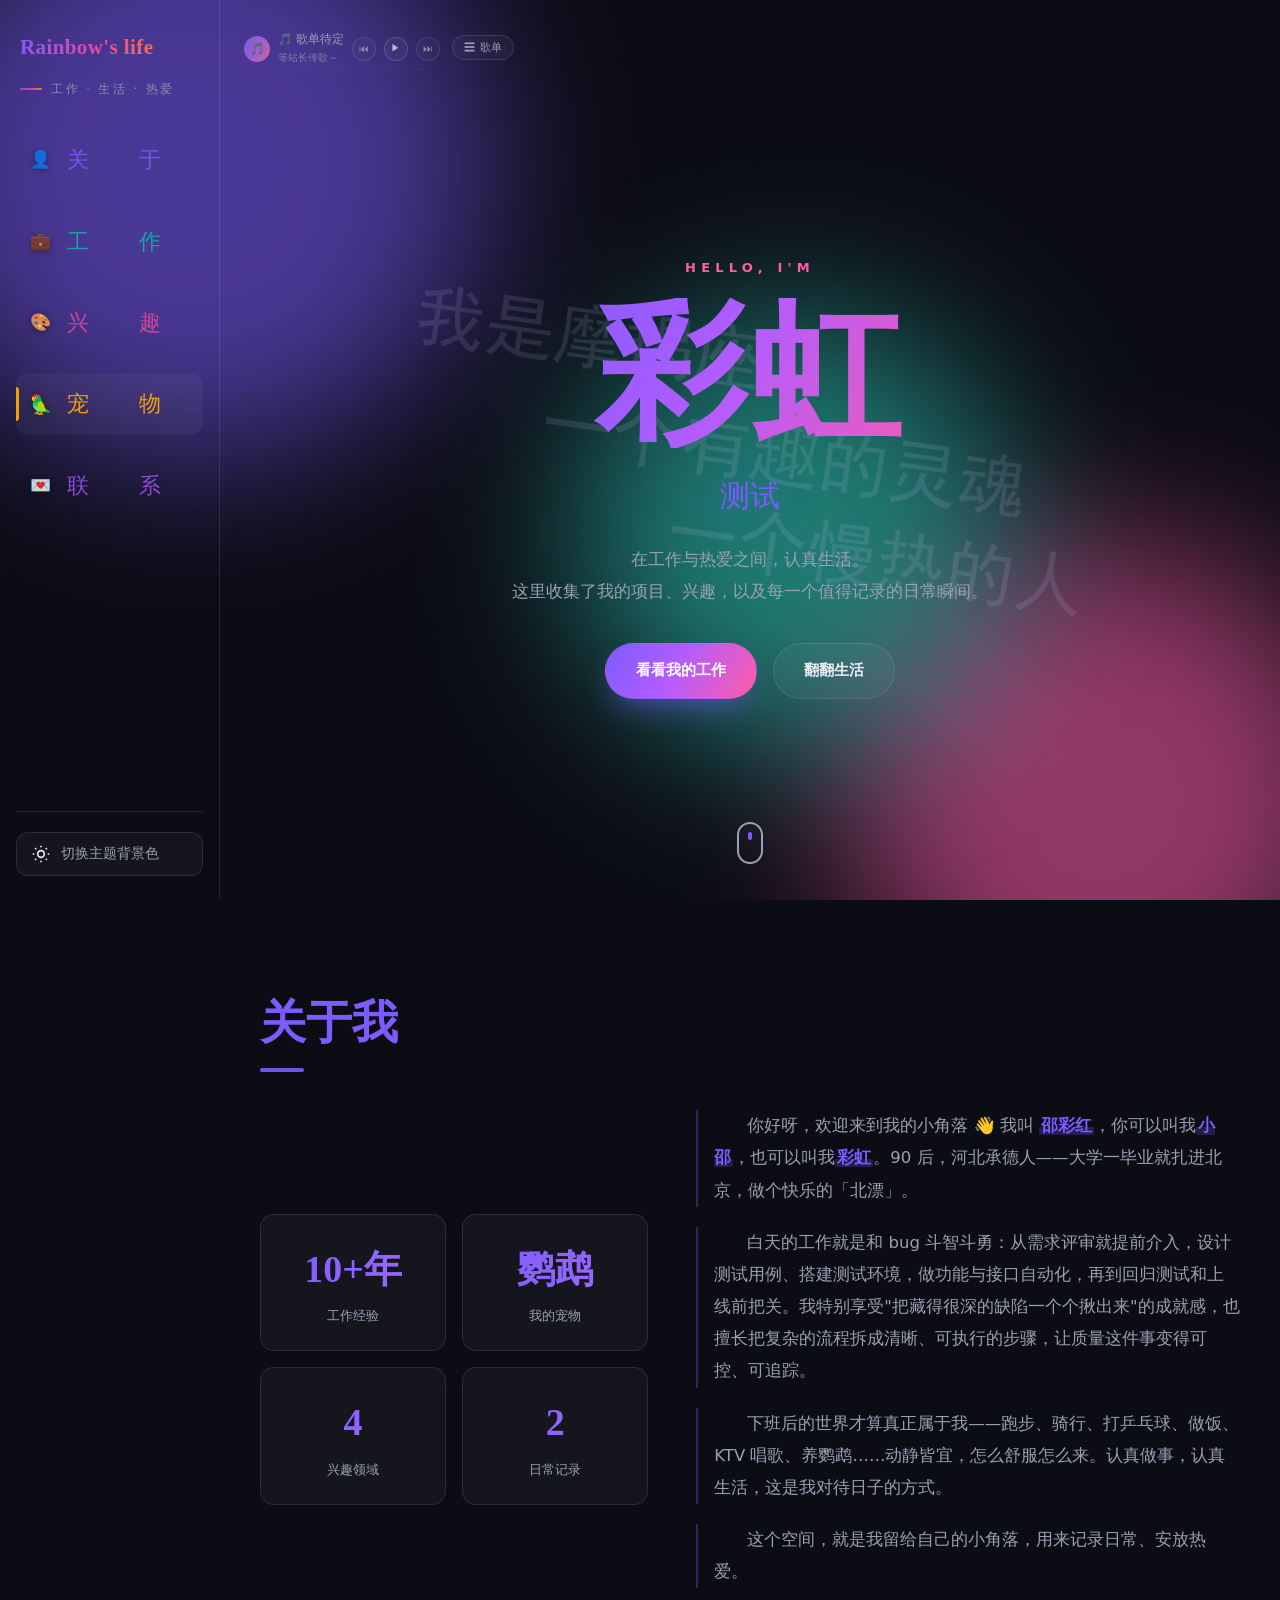
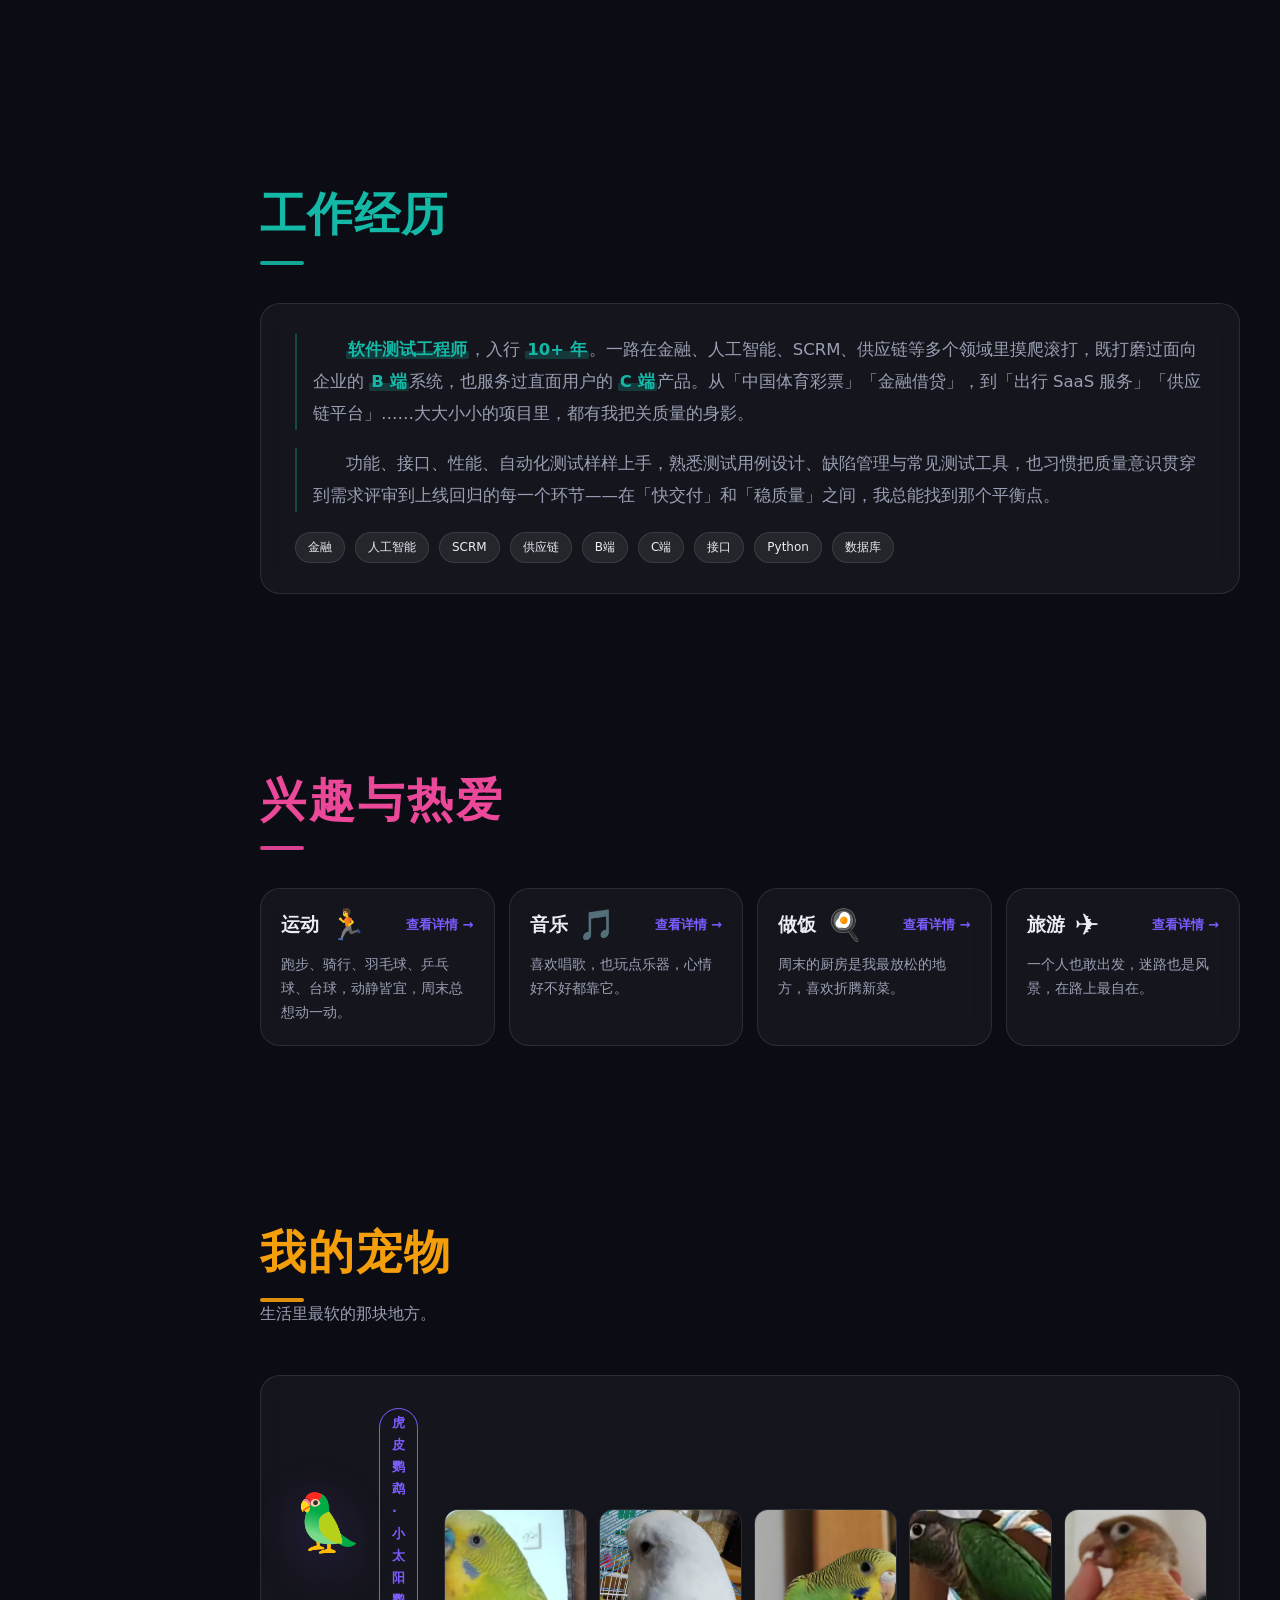
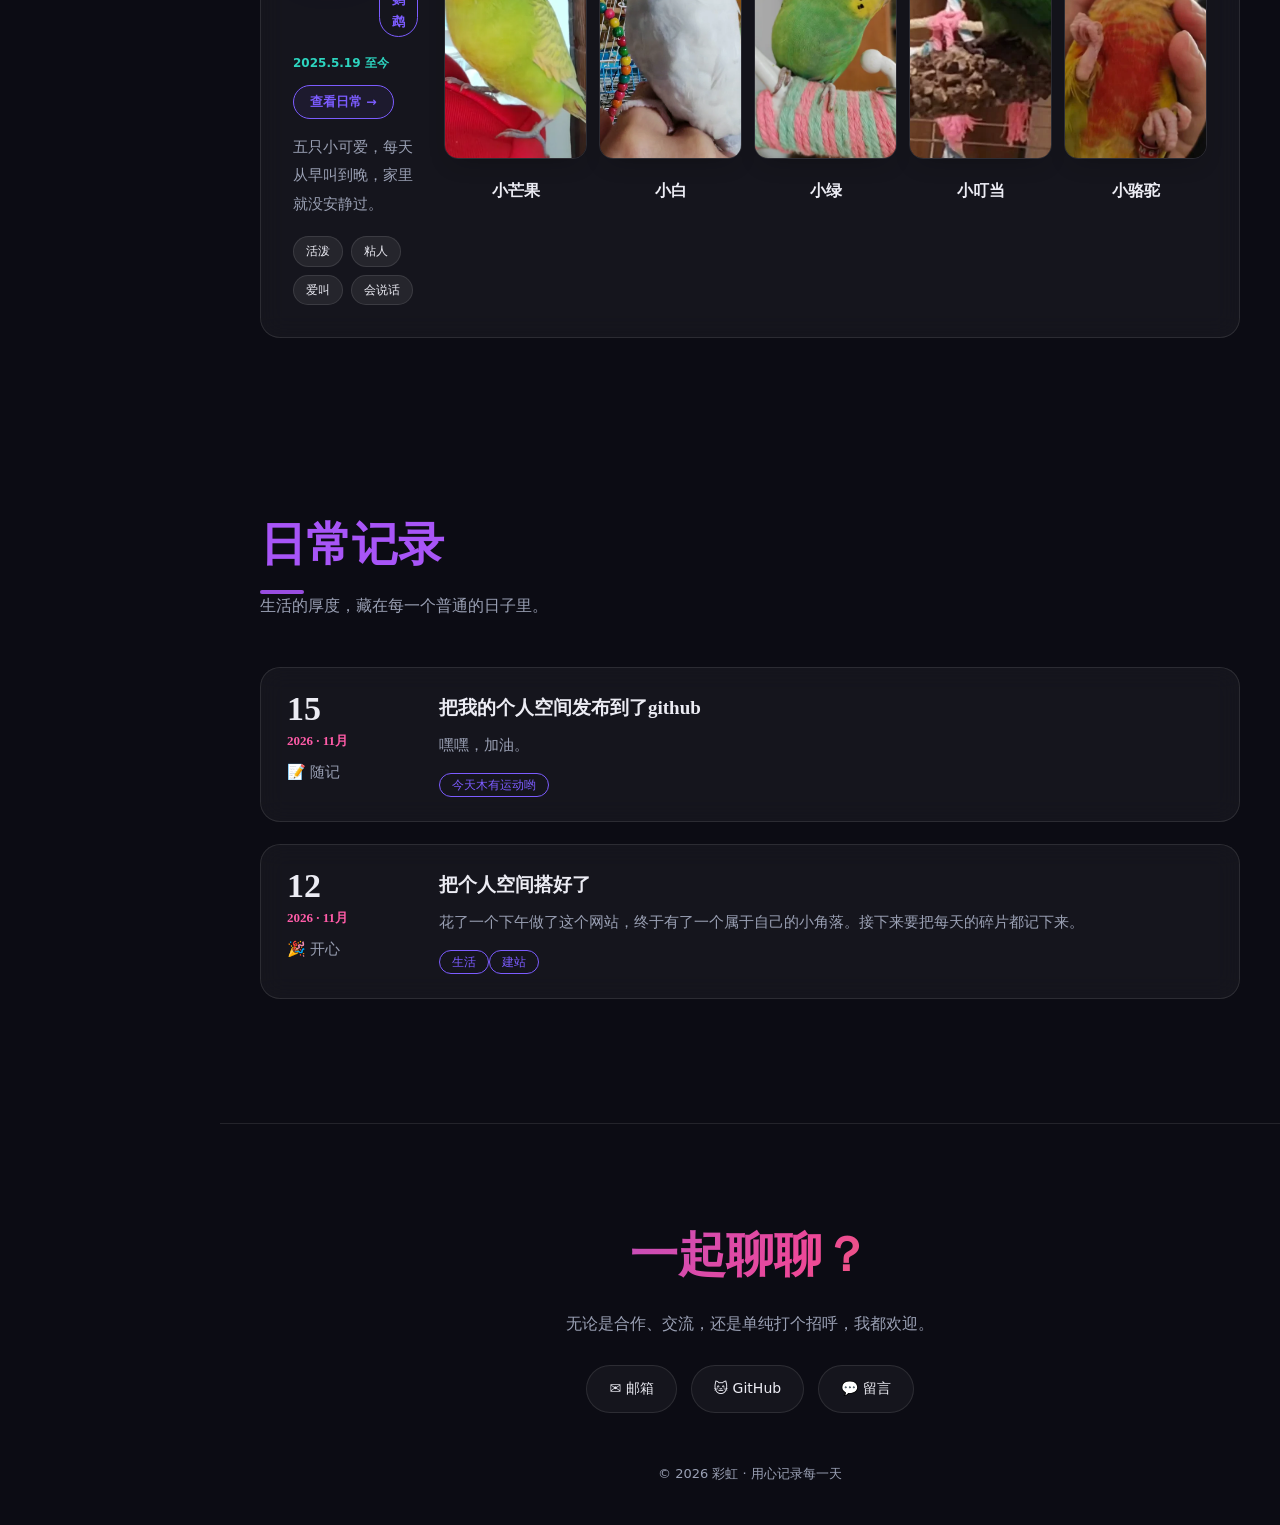
==== commit 5ec9487a: "feat: 宠物新增小叮当和小骆驼 - 两张照片转 webp（共约 40KB） - PETS 更新为五只、物种加小太阳鹦鹉、宠物页简介同步 - 照片布局改为 flex 均分，5 张都能显示（原来固定1" ====
--- a/index.html
+++ b/index.html
@@ -5,7 +5,7 @@
   <meta name="viewport" content="width=device-width, initial-scale=1.0" />
   <title>Rainbow's life</title>
   <meta name="description" content="一个记录工作与生活的个人空间" />
-  <link rel="stylesheet" href="assets/css/style.css?v=29" />
+  <link rel="stylesheet" href="assets/css/style.css?v=31" />
 </head>
 <body>
   <!-- 流动渐变背景 -->
@@ -251,7 +251,7 @@
 
   <button class="to-top" id="toTop" aria-label="回到顶部">↑</button>
 
-  <script src="assets/js/data.js?v=29"></script>
+  <script src="assets/js/data.js?v=30"></script>
   <script src="assets/js/track.js?v=2"></script>
   <script src="assets/js/main.js?v=21"></script>
   <script src="assets/js/music.js?v=18"></script>
--- a/assets/css/style.css
+++ b/assets/css/style.css
@@ -612,10 +612,10 @@
 
 /* 宠物卡：左信息 + 右照片 */
 .pet--wide { grid-column: 1 / -1; display: grid; grid-template-columns: 1fr auto; gap: 26px; align-items: center; }
-.pet__photos { display: flex; gap: 16px; align-items: flex-end; }
-.pet__photo { margin: 0; text-align: center; }
+.pet__photos { display: flex; gap: 12px; align-items: flex-end; width: 100%; }
+.pet__photo { margin: 0; text-align: center; flex: 1 1 0; min-width: 0; }
 .pet__photo img {
-  width: 190px; height: 250px; object-fit: cover;
+  width: 100%; max-width: 190px; height: 250px; object-fit: cover;
   border-radius: 14px; border: 1px solid var(--border);
   box-shadow: 0 10px 24px -12px rgba(0, 0, 0, .35);
 }
@@ -1050,3 +1050,16 @@
 .wd-id { margin-top: 20px; text-align: center; color: var(--muted); font-size: .7rem; opacity: .6; word-break: break-all; }
 .wd-back-link { font-size: .8rem; font-weight: 400; color: var(--muted); text-decoration: none; margin-left: 10px; }
 .wd-back-link:hover { color: var(--accent-1); }
+/* ---------- 鹦鹉日常页 · 关注引导 ---------- */
+.follow-box {
+  max-width: 520px; margin: 48px auto 24px; padding: 32px 24px;
+  text-align: center; border-radius: var(--radius, 18px);
+  background: var(--surface); border: 1px solid var(--border);
+}
+.follow-box__title { margin: 0 0 8px; font-size: 1.25rem; background: var(--brand-grad); -webkit-background-clip: text; background-clip: text; color: transparent; }
+.follow-box__desc { margin: 0 0 20px; color: var(--muted); font-size: .9rem; }
+.follow-box__qr { display: inline-block; padding: 12px; border-radius: 14px; background: #fff; box-shadow: 0 6px 24px rgba(0,0,0,.12); transition: transform .3s var(--ease); }
+.follow-box__qr:hover { transform: translateY(-3px); }
+.follow-box__qr img { display: block; width: 240px; height: auto; border-radius: 6px; }
+.follow-box__id { margin: 18px 0 0; color: var(--muted); font-size: .88rem; }
+.follow-box__id strong { color: var(--text); letter-spacing: .5px; }
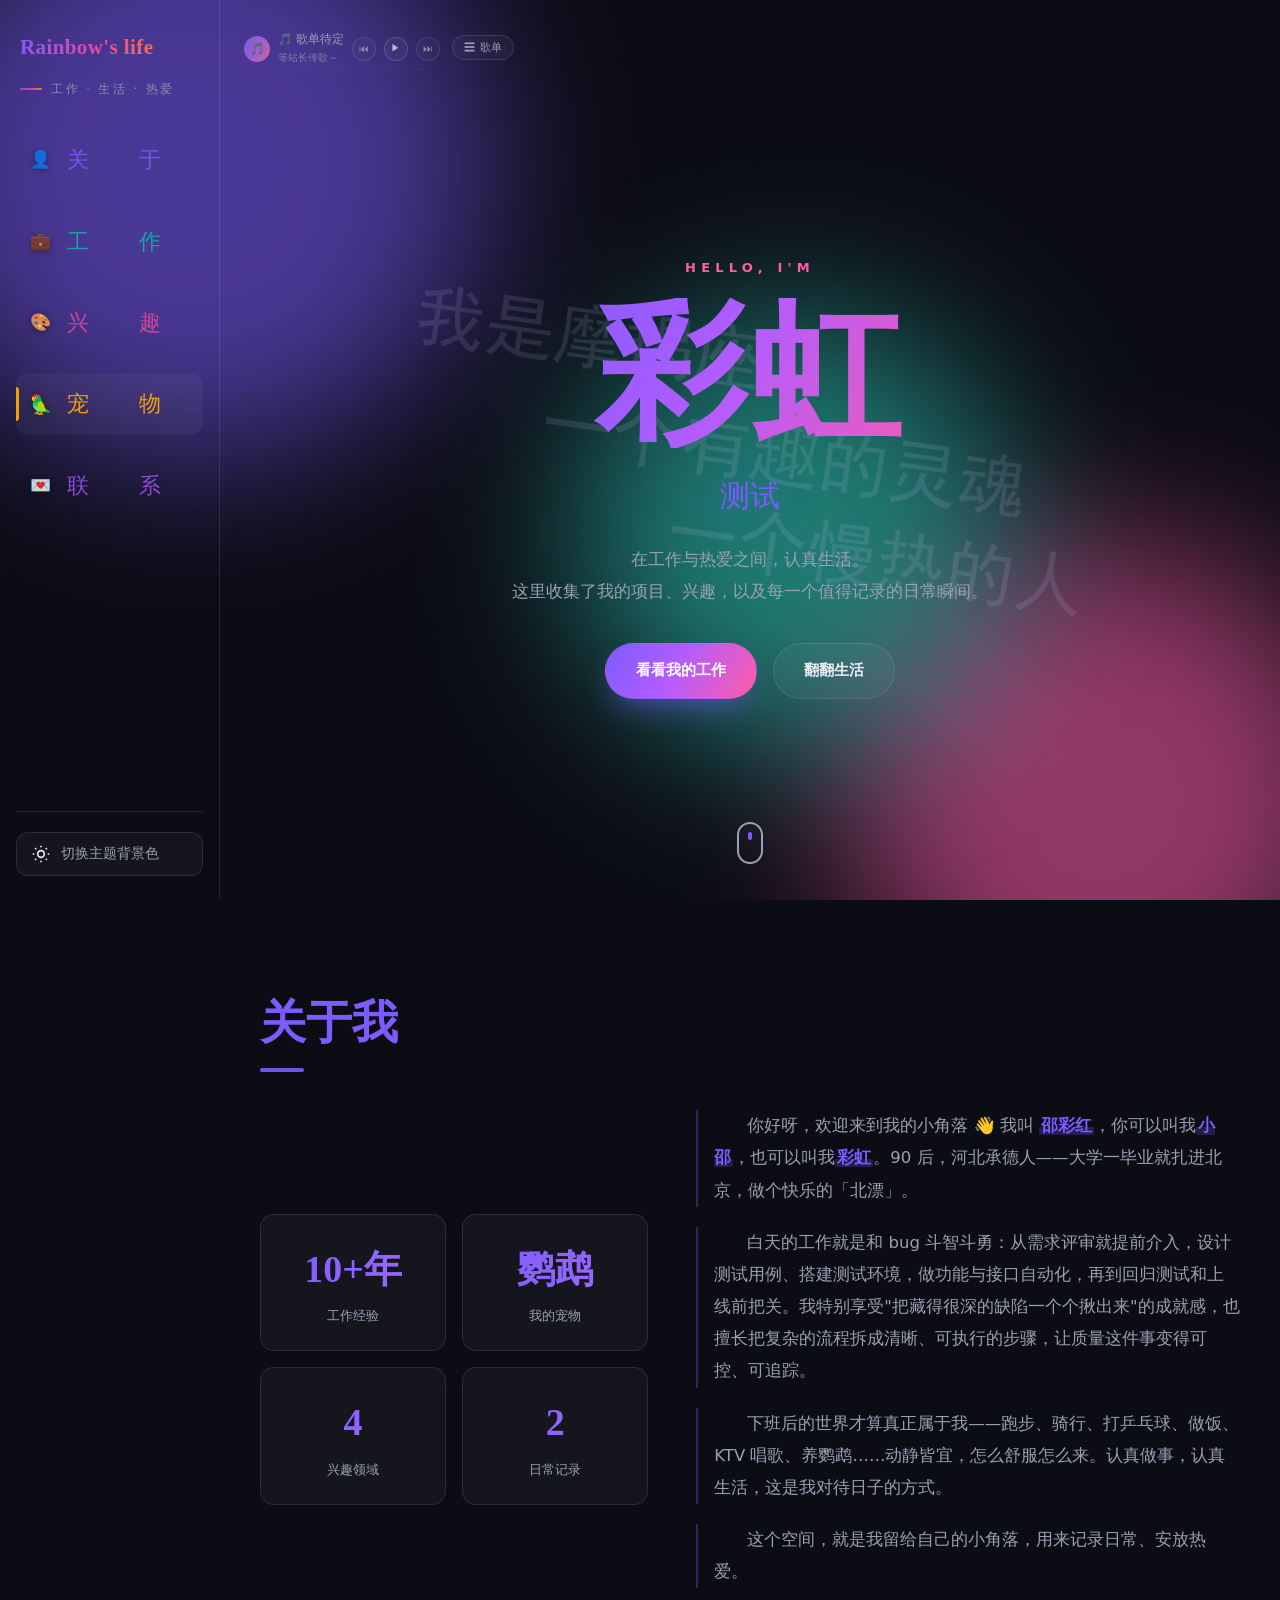
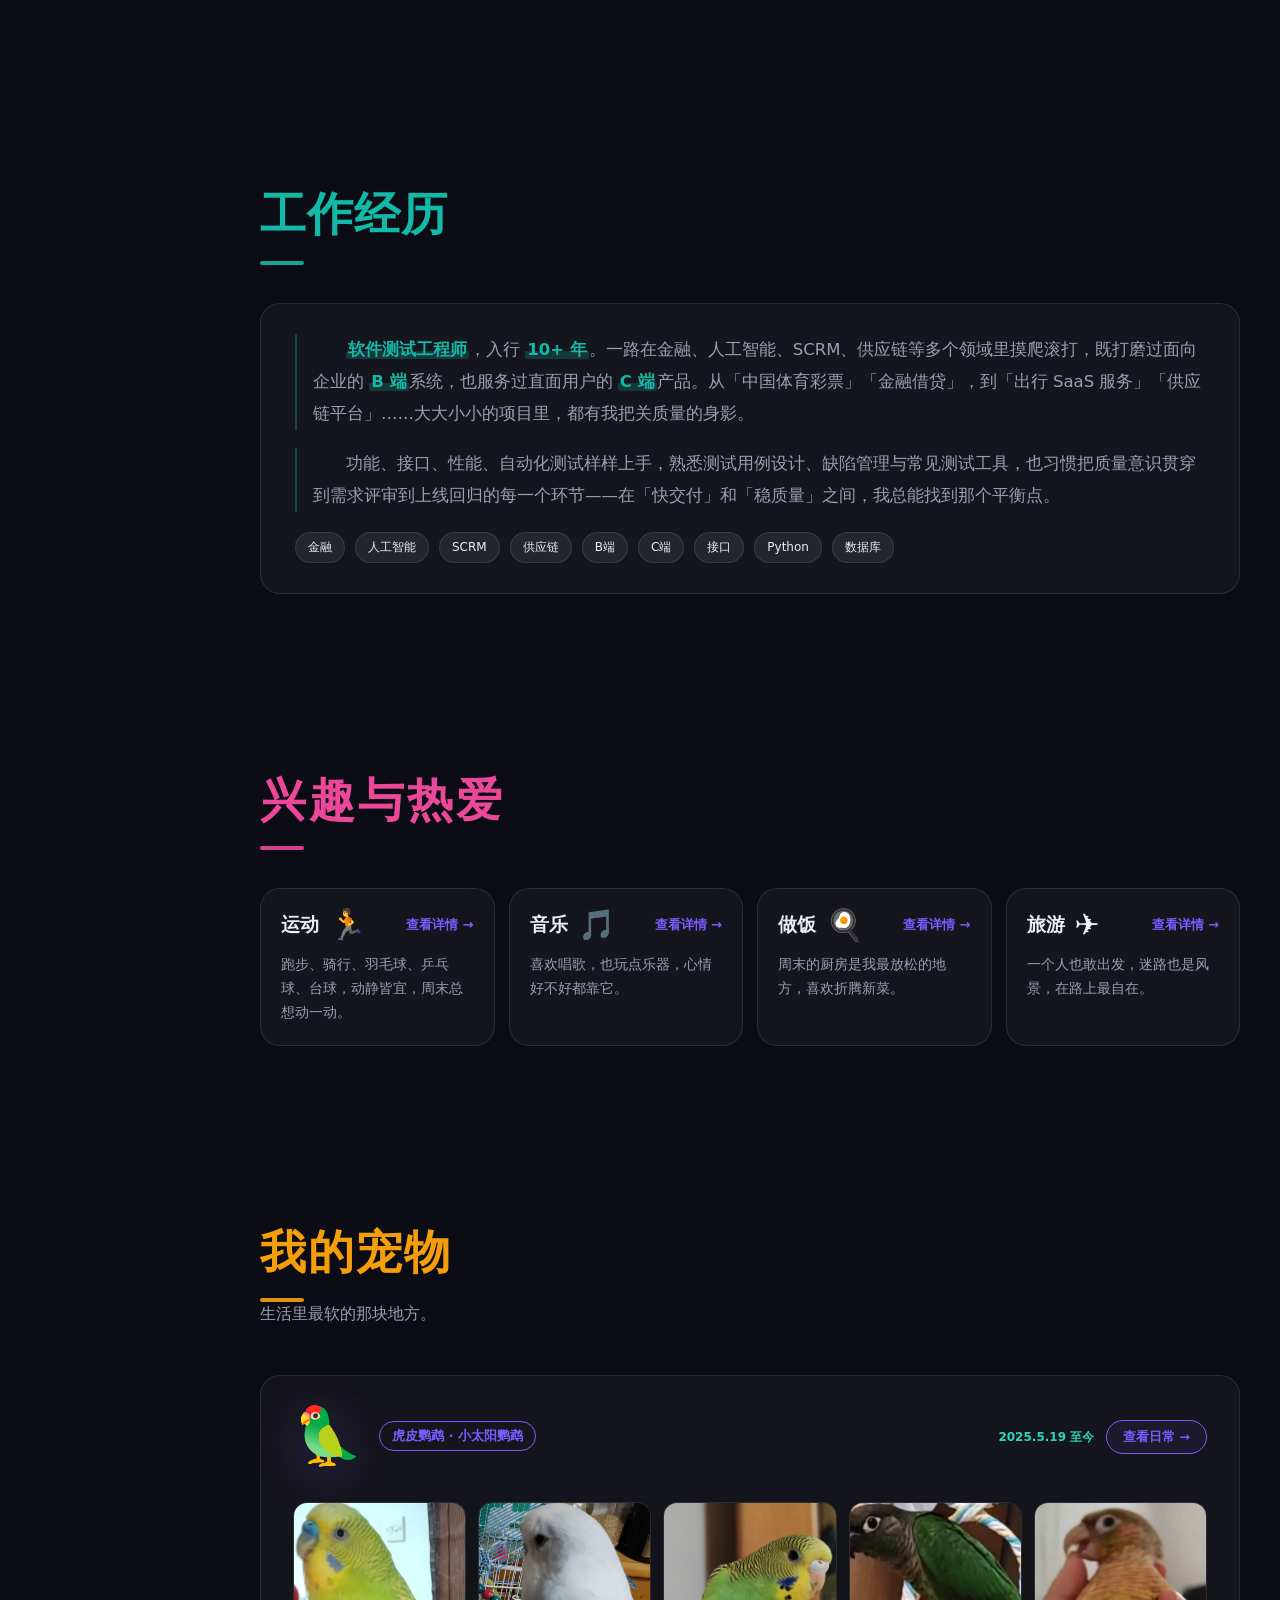
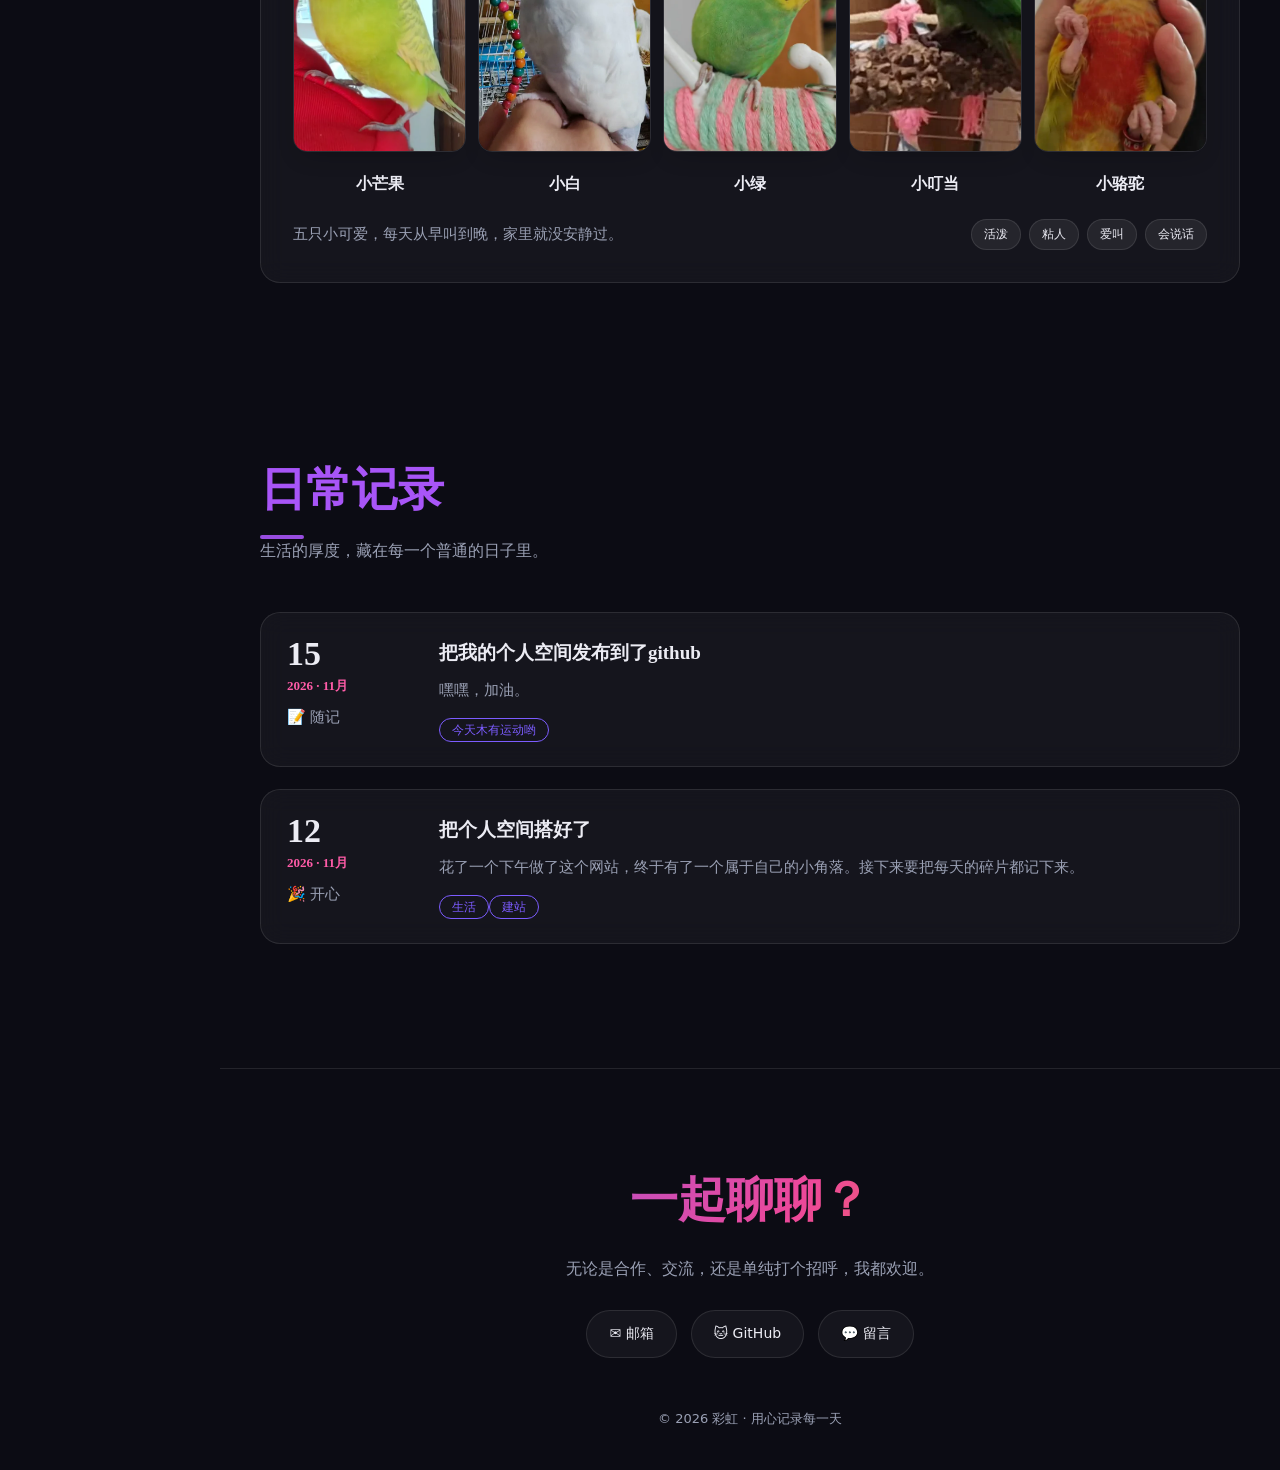
==== commit 6a5ecb33: "style: 宠物卡片重新布局，标签横排顶部、描述移图片下方 - main.js: pet 结构改为 head(图标+品种+日期+按钮) / photos / foot(描述+标签) - CSS: p" ====
--- a/index.html
+++ b/index.html
@@ -5,7 +5,7 @@
   <meta name="viewport" content="width=device-width, initial-scale=1.0" />
   <title>Rainbow's life</title>
   <meta name="description" content="一个记录工作与生活的个人空间" />
-  <link rel="stylesheet" href="assets/css/style.css?v=31" />
+  <link rel="stylesheet" href="assets/css/style.css?v=32" />
 </head>
 <body>
   <!-- 流动渐变背景 -->
@@ -253,7 +253,7 @@
 
   <script src="assets/js/data.js?v=30"></script>
   <script src="assets/js/track.js?v=2"></script>
-  <script src="assets/js/main.js?v=21"></script>
+  <script src="assets/js/main.js?v=22"></script>
   <script src="assets/js/music.js?v=18"></script>
 </body>
 </html>
--- a/assets/css/style.css
+++ b/assets/css/style.css
@@ -610,9 +610,13 @@
 .pet__desc { color: var(--muted); font-size: 15px; line-height: 1.9; }
 .pet__traits { margin-top: 18px; display: flex; flex-wrap: wrap; gap: 8px; }
 
-/* 宠物卡：左信息 + 右照片 */
-.pet--wide { grid-column: 1 / -1; display: grid; grid-template-columns: 1fr auto; gap: 26px; align-items: center; }
+/* 宠物卡：顶部信息横排 + 中间照片 + 底部文字标签（纵向堆叠） */
+.pet--wide { grid-column: 1 / -1; display: flex; flex-direction: column; gap: 22px; align-items: stretch; }
+.pet__head { display: flex; flex-wrap: wrap; align-items: center; justify-content: space-between; gap: 14px; }
 .pet__photos { display: flex; gap: 12px; align-items: flex-end; width: 100%; }
+.pet__foot { display: flex; flex-wrap: wrap; align-items: center; justify-content: space-between; gap: 14px; }
+.pet__foot .pet__desc { flex: 1 1 320px; margin: 0; }
+.pet__foot .pet__traits { margin-top: 0; justify-content: flex-end; }
 .pet__photo { margin: 0; text-align: center; flex: 1 1 0; min-width: 0; }
 .pet__photo img {
   width: 100%; max-width: 190px; height: 250px; object-fit: cover;
@@ -624,8 +628,11 @@
   font-size: 16px; font-weight: 700; color: var(--text);
 }
 @media (max-width: 640px) {
-  .pet--wide { grid-template-columns: 1fr; gap: 18px; }
-  .pet__photos { order: -1; gap: 10px; width: 100%; }
+  .pet--wide { gap: 18px; }
+  .pet__head { flex-direction: column; align-items: flex-start; }
+  .pet__foot { flex-direction: column; align-items: flex-start; }
+  .pet__foot .pet__traits { justify-content: flex-start; }
+  .pet__photos { gap: 10px; width: 100%; }
   /* 关键：让每个 figure 均分容器宽度，图片再撑满 figure，避免百分比循环依赖 */
   .pet__photo { flex: 1 1 0; min-width: 0; }
   .pet__photo img { width: 100%; height: 150px; }
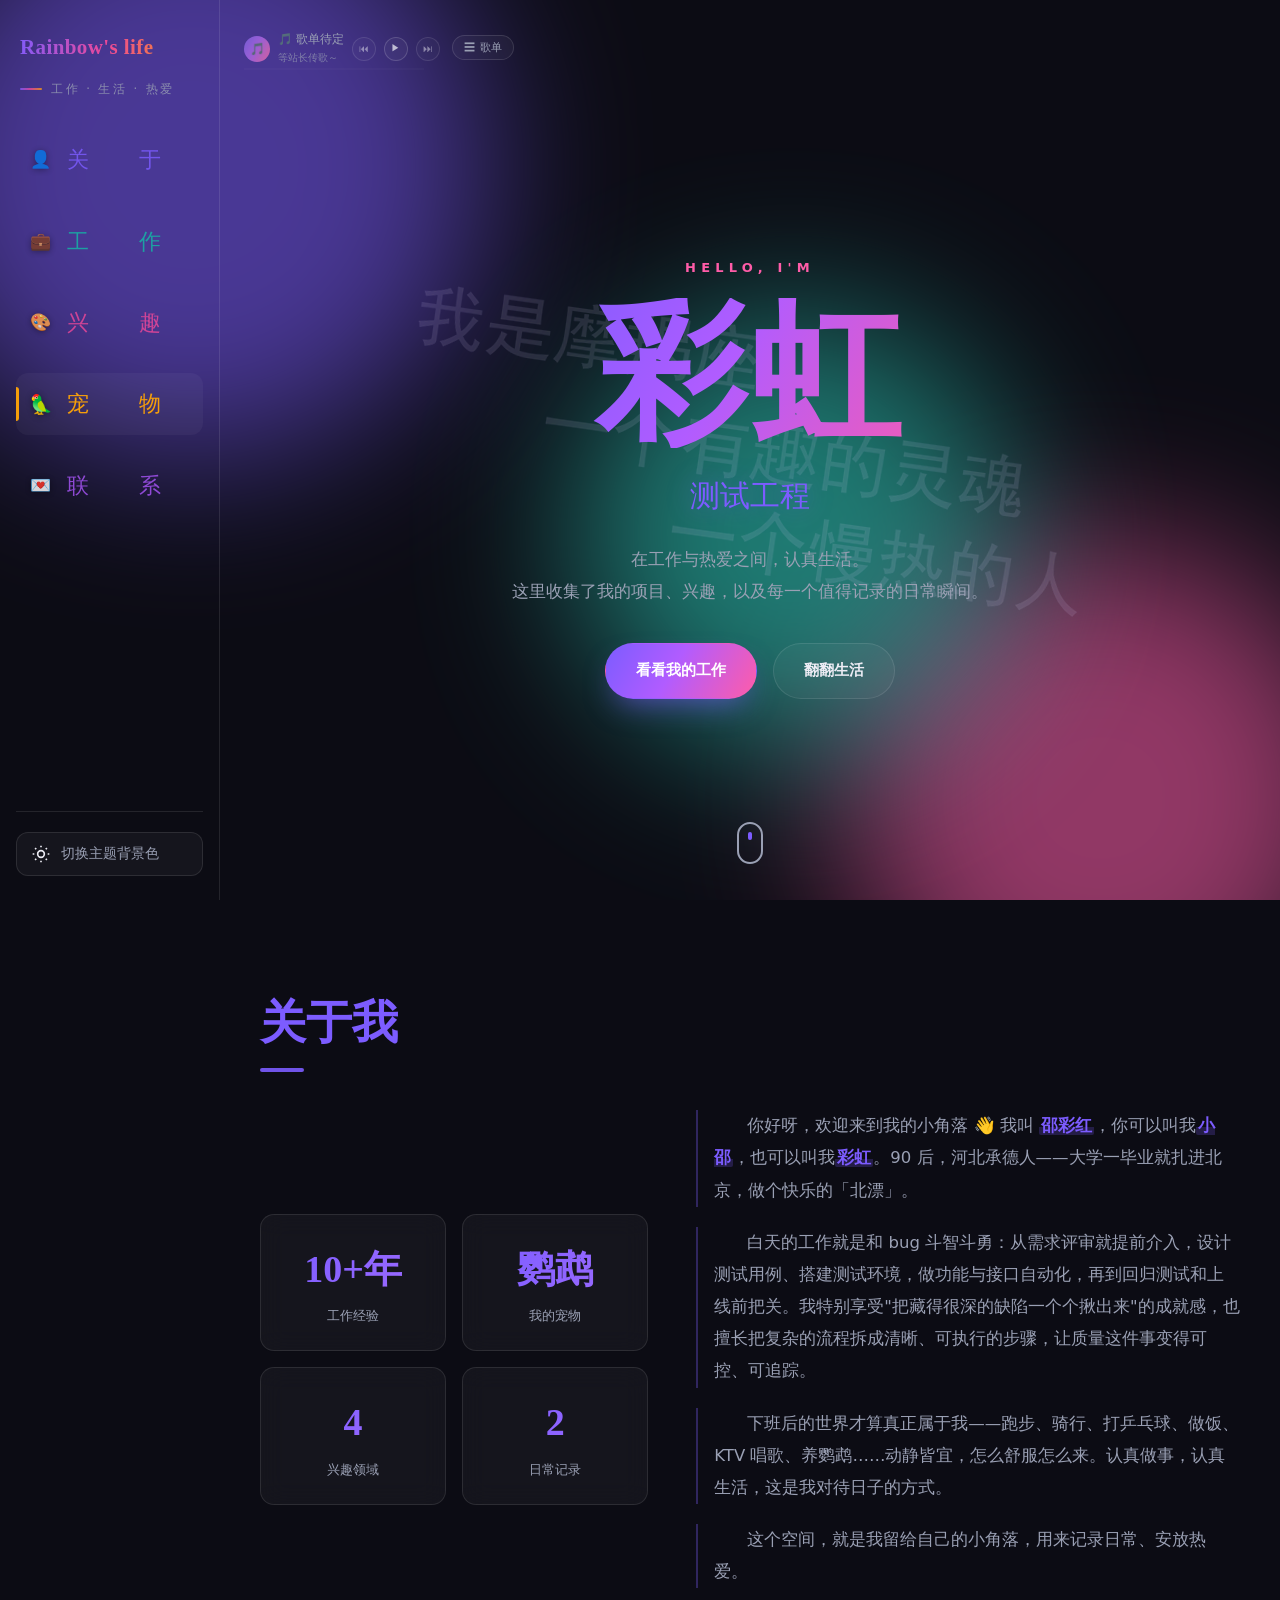
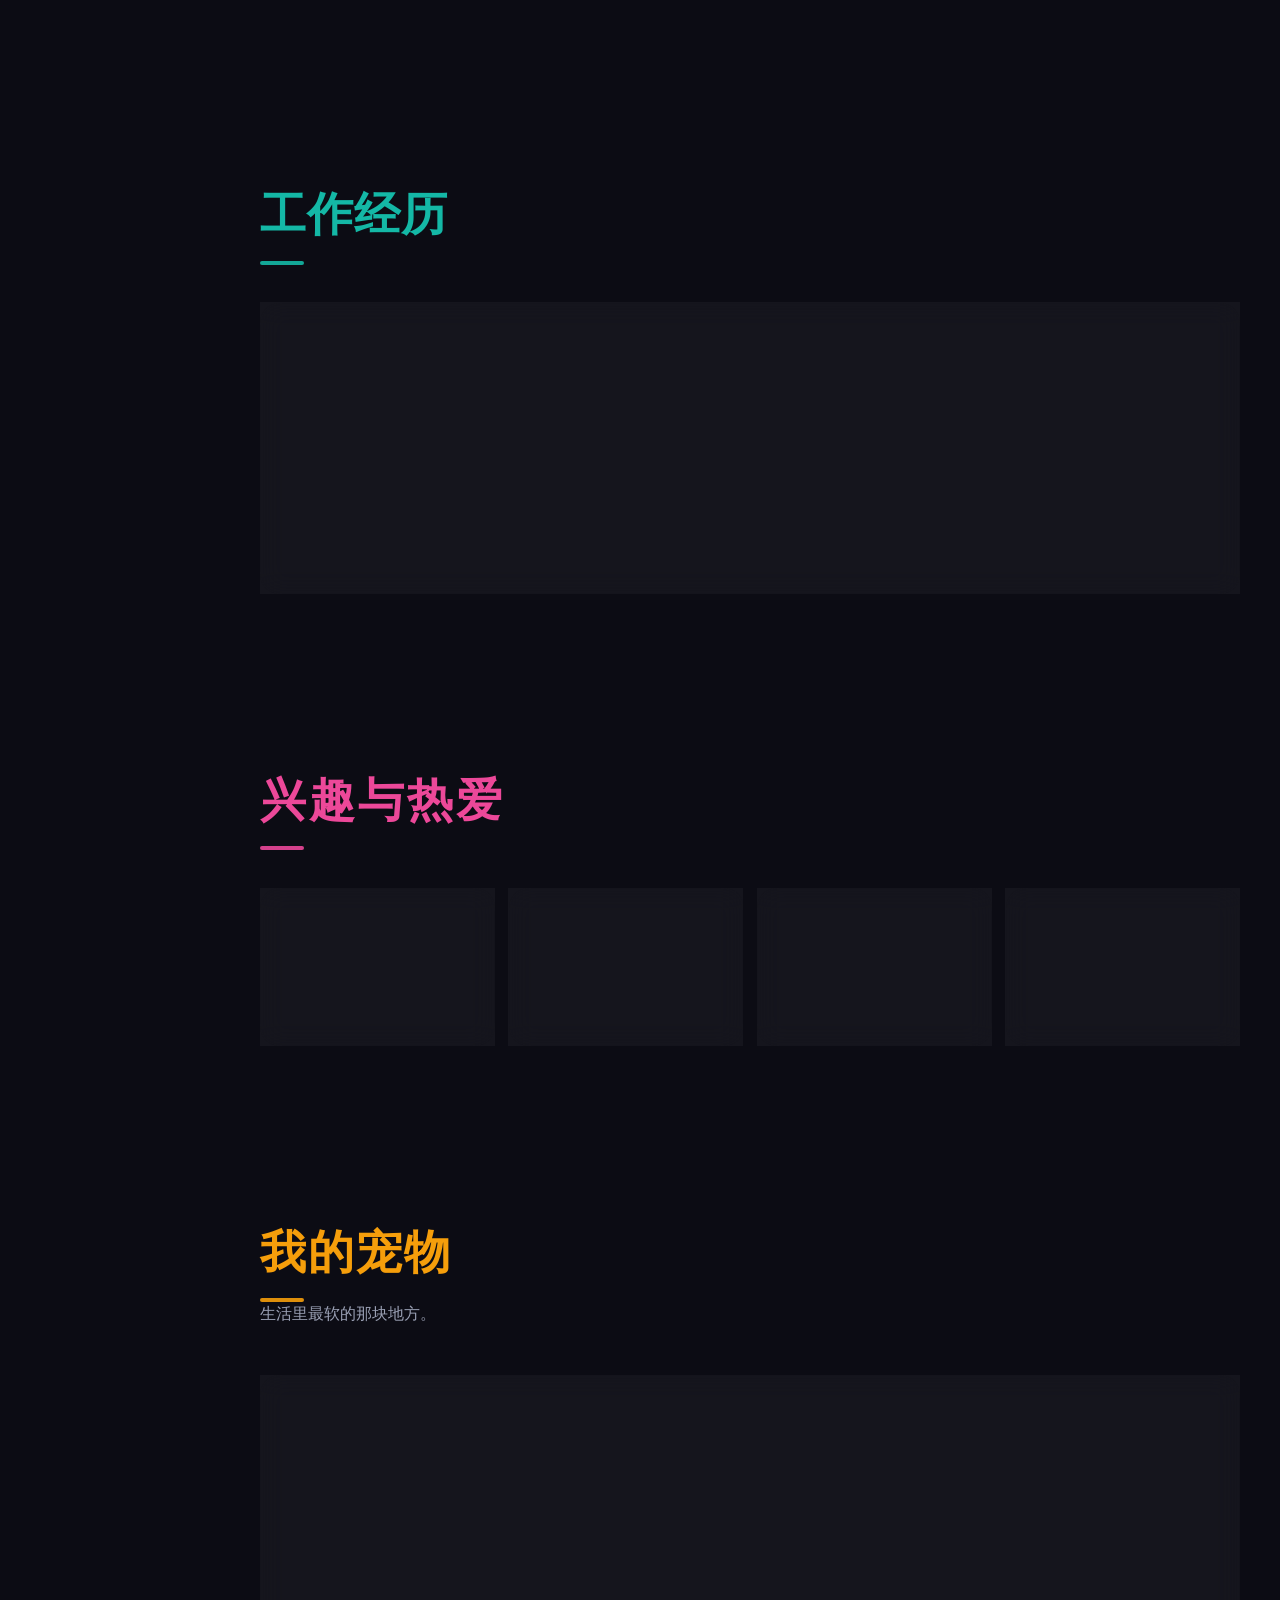
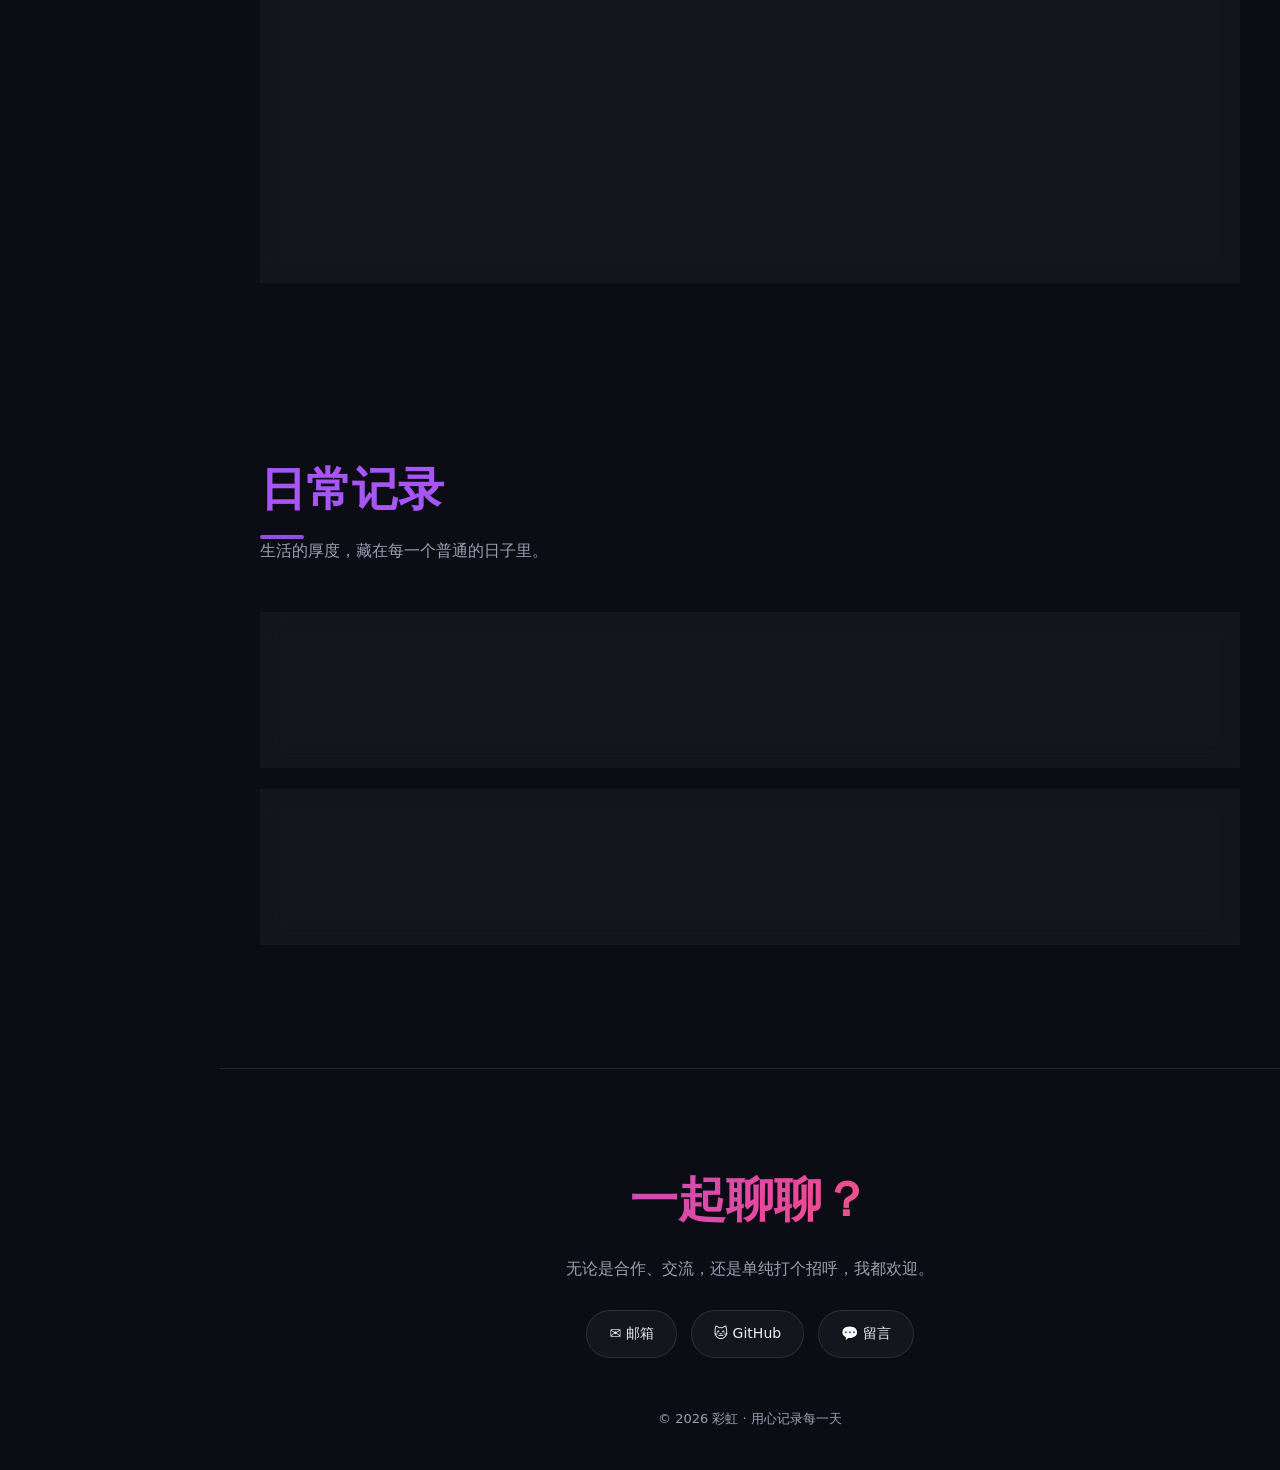
==== commit 5ff89422: "feat: 日常影像删掉第一个视频，说话日常移到首位 - 删除 parrot-1.mp4/webp（两只小可爱） - parrot-5（有黄鹦鹉说话声）移到第一位，标题改「说话日常」 - 缓存戳 da" ====
--- a/index.html
+++ b/index.html
@@ -251,7 +251,7 @@
 
   <button class="to-top" id="toTop" aria-label="回到顶部">↑</button>
 
-  <script src="assets/js/data.js?v=30"></script>
+  <script src="assets/js/data.js?v=31"></script>
   <script src="assets/js/track.js?v=2"></script>
   <script src="assets/js/main.js?v=22"></script>
   <script src="assets/js/music.js?v=18"></script>
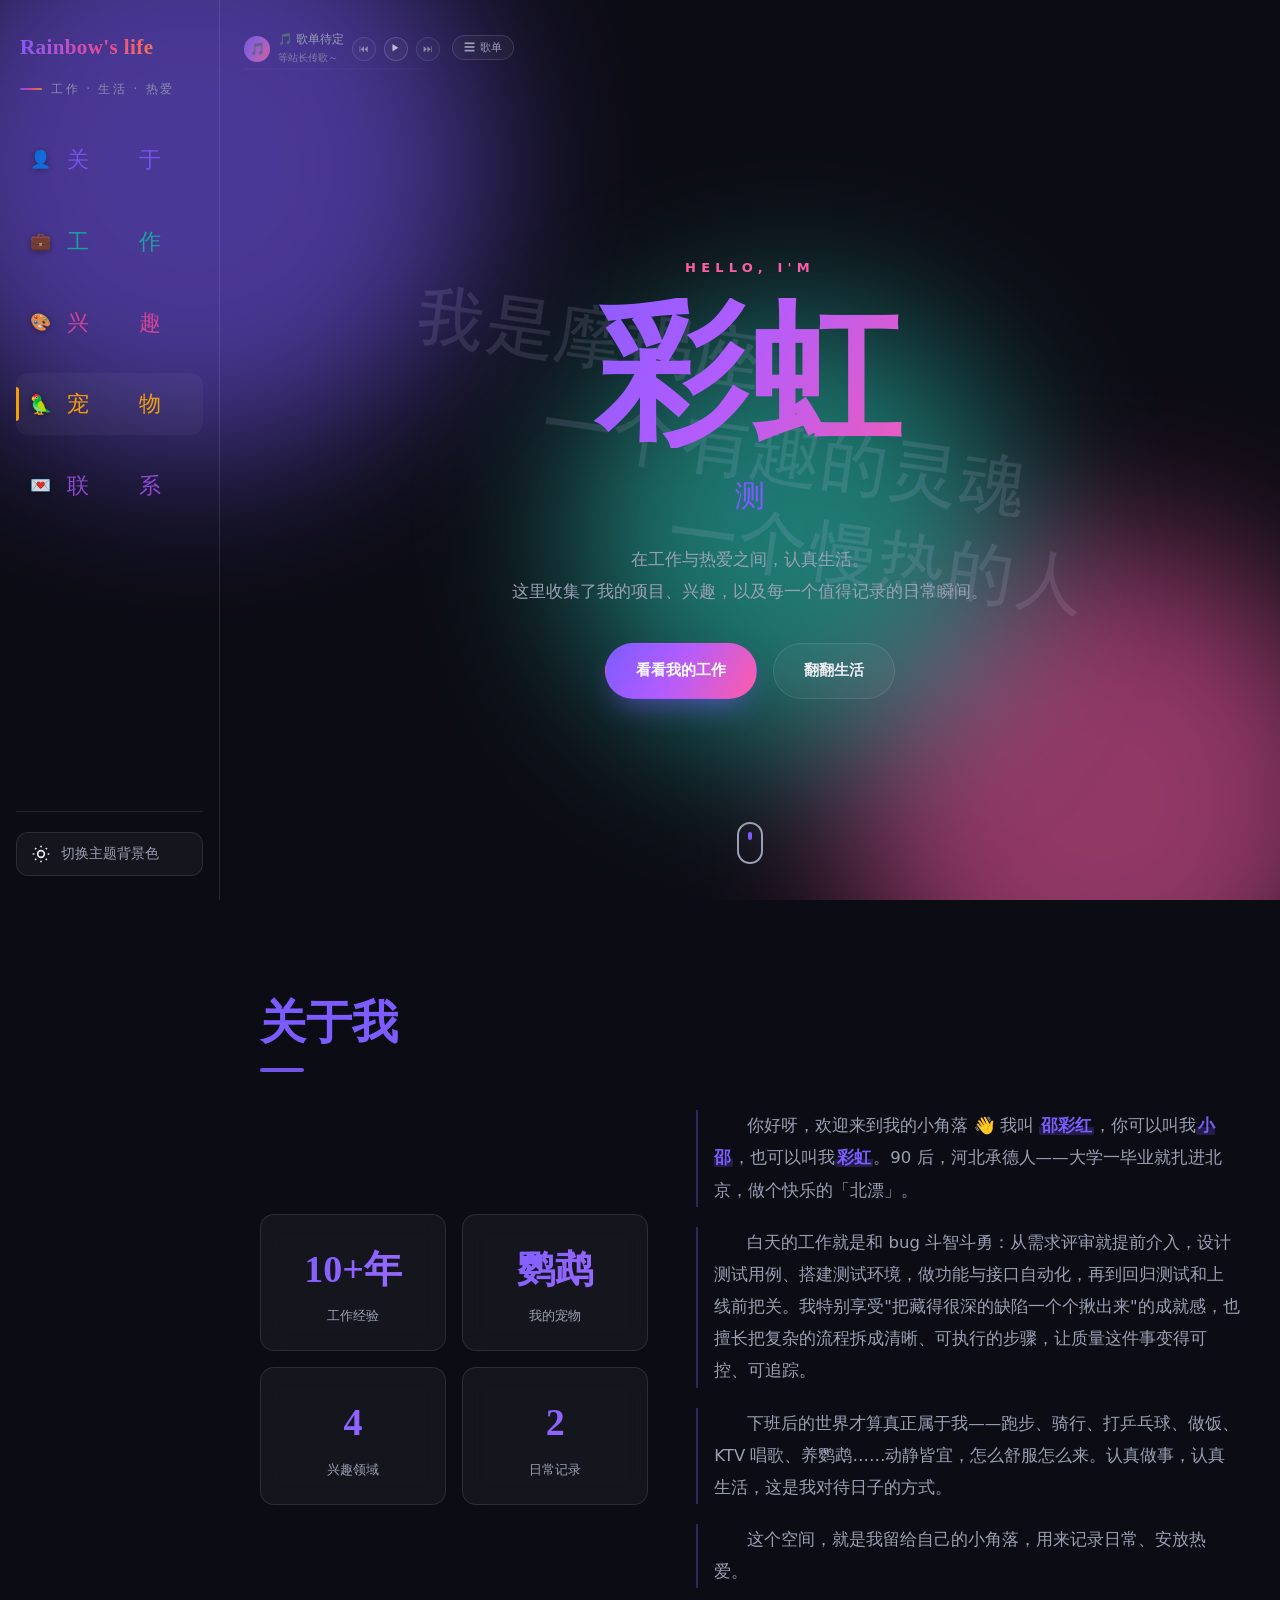
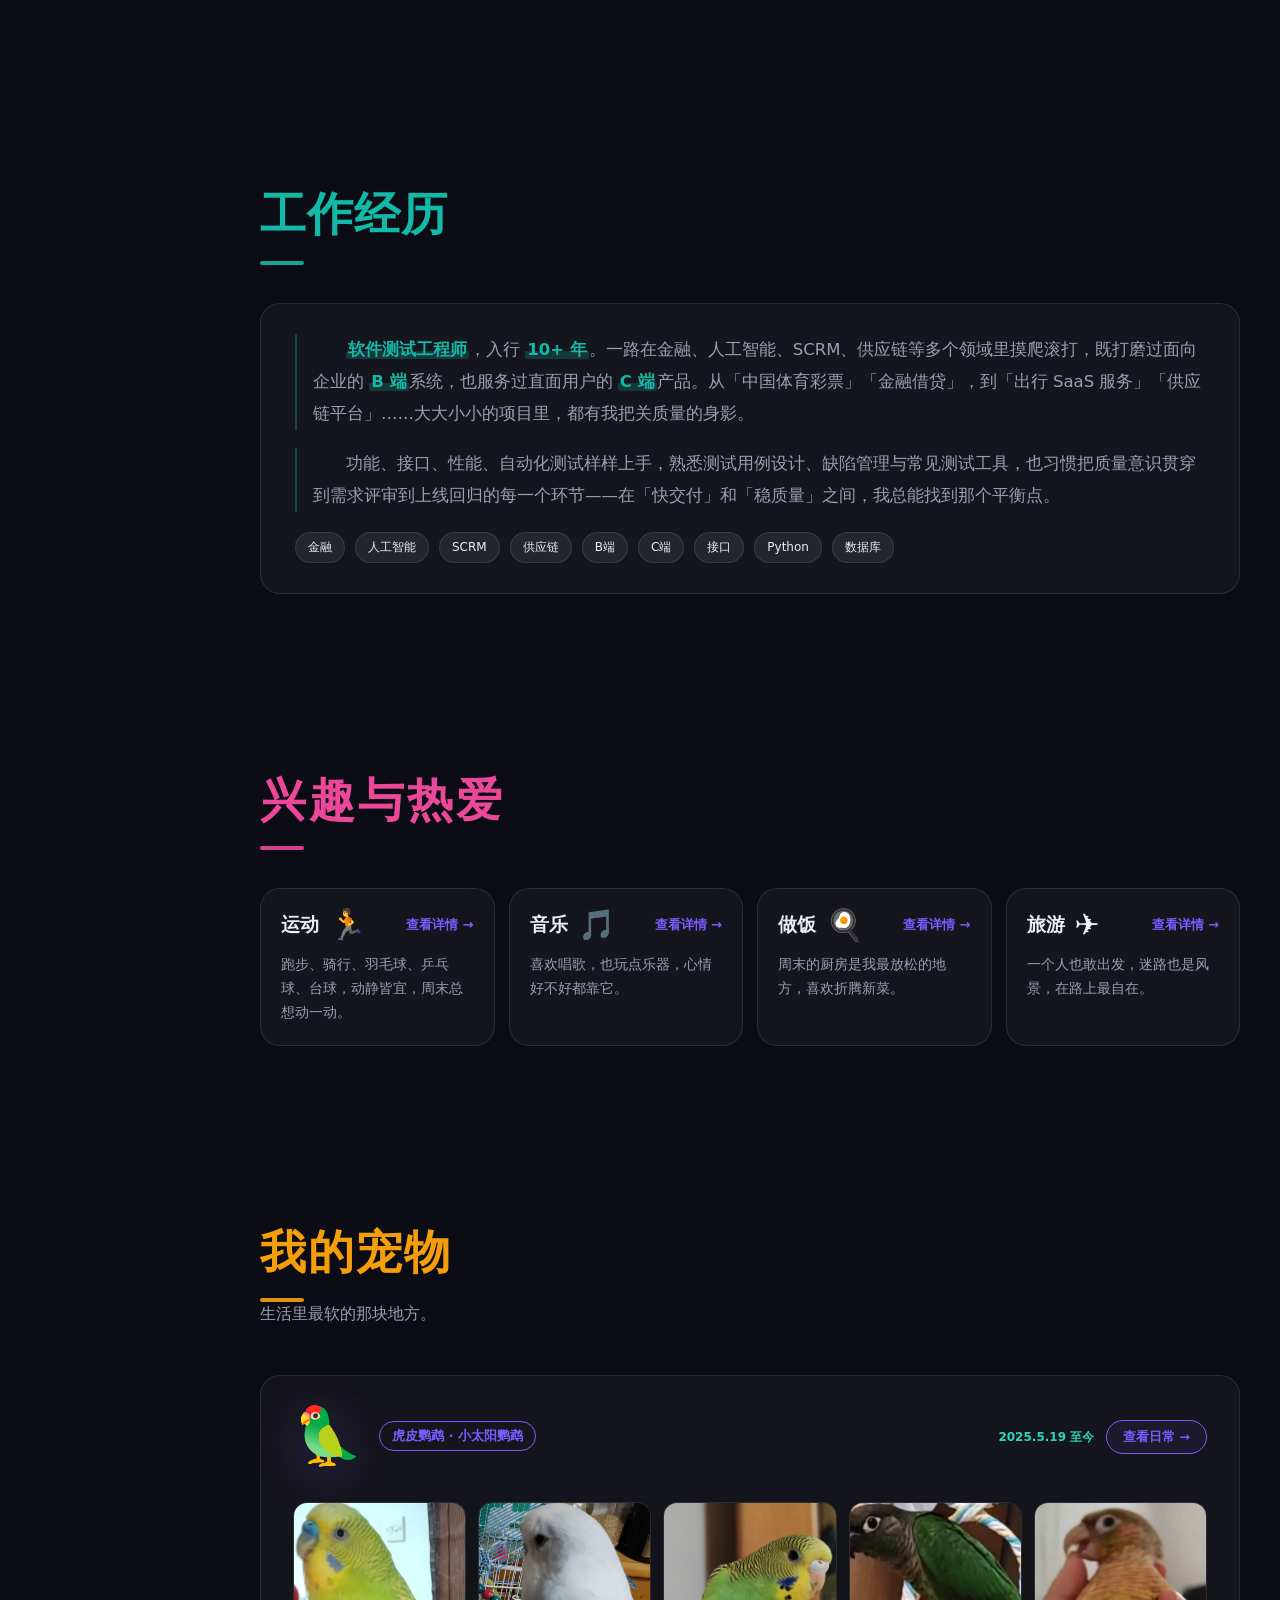
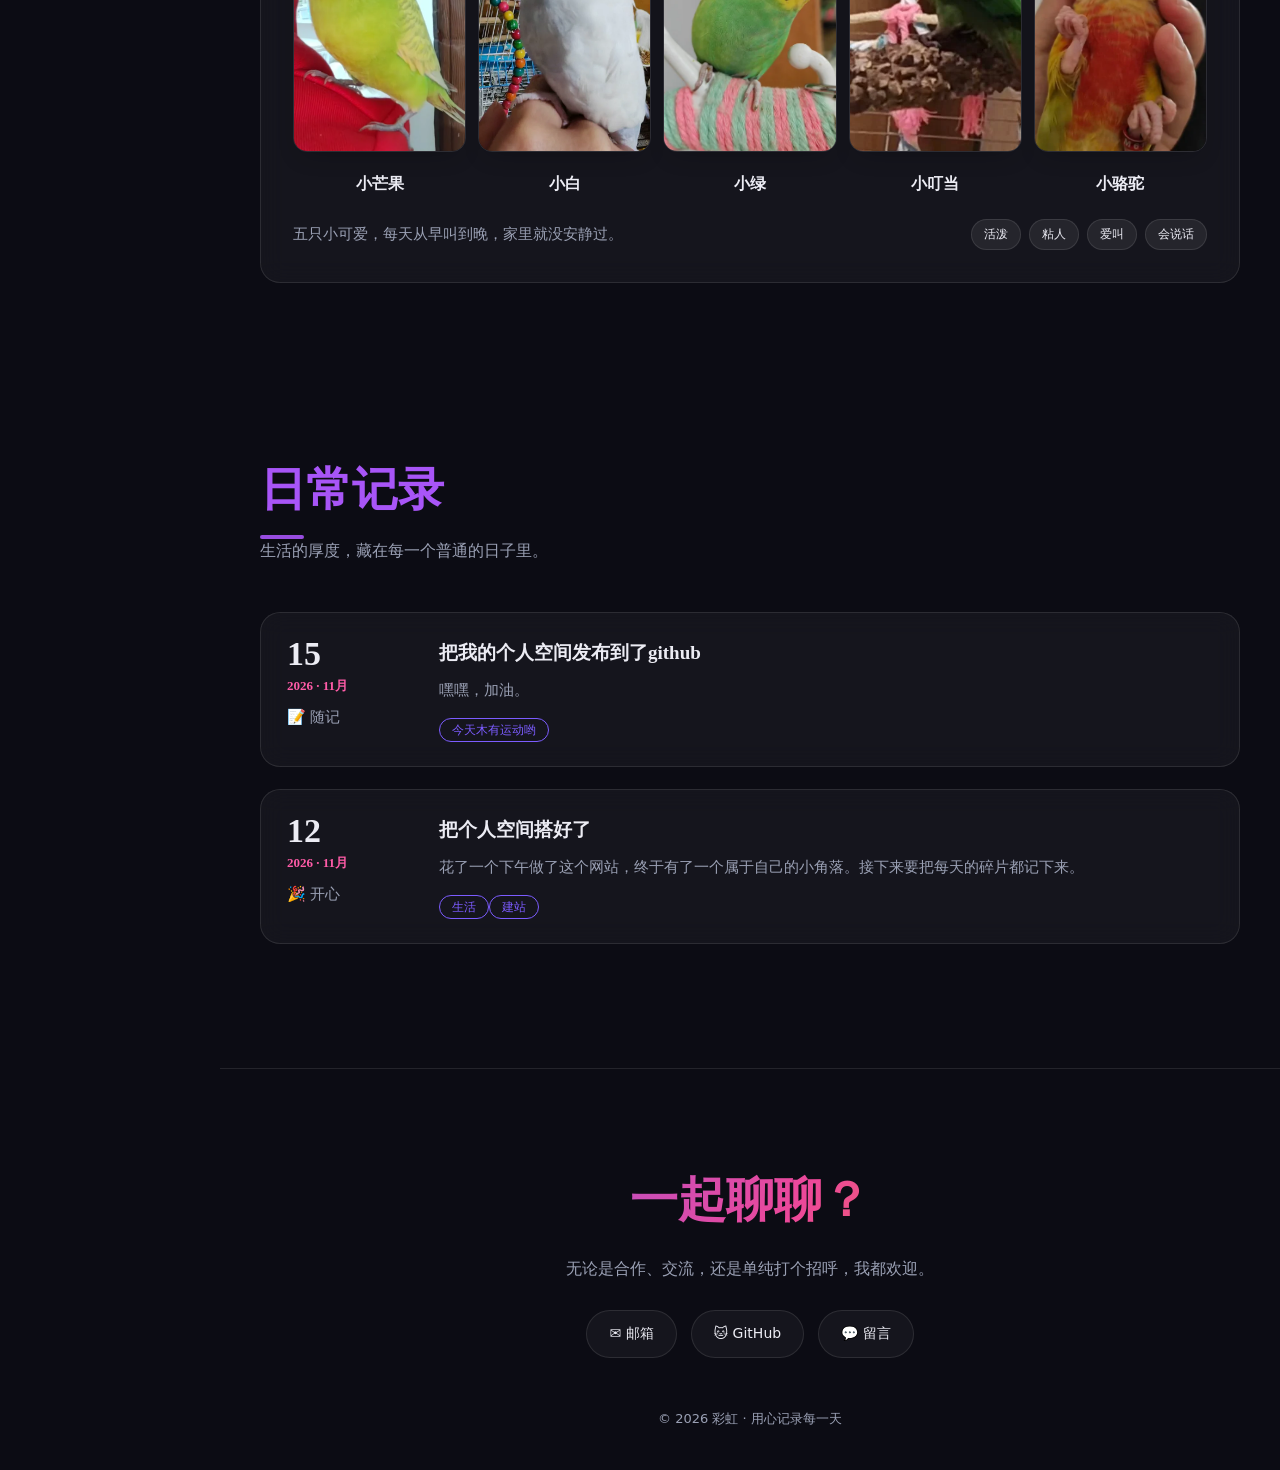
==== commit 7eb1bd73: "feat: 音乐模块演唱会分类页 - 演唱会移到唱歌下边，卡片可点进 concert.html - 12 个新上传演唱会视频压缩（350MB→98MB，保留声音）+ 封面 - 按歌手分类：任贤齐6/凤" ====
--- a/index.html
+++ b/index.html
@@ -5,7 +5,7 @@
   <meta name="viewport" content="width=device-width, initial-scale=1.0" />
   <title>Rainbow's life</title>
   <meta name="description" content="一个记录工作与生活的个人空间" />
-  <link rel="stylesheet" href="assets/css/style.css?v=32" />
+  <link rel="stylesheet" href="assets/css/style.css?v=33" />
 </head>
 <body>
   <!-- 流动渐变背景 -->
@@ -251,7 +251,7 @@
 
   <button class="to-top" id="toTop" aria-label="回到顶部">↑</button>
 
-  <script src="assets/js/data.js?v=31"></script>
+  <script src="assets/js/data.js?v=32"></script>
   <script src="assets/js/track.js?v=2"></script>
   <script src="assets/js/main.js?v=22"></script>
   <script src="assets/js/music.js?v=18"></script>
--- a/assets/css/style.css
+++ b/assets/css/style.css
@@ -1070,3 +1070,6 @@
 .follow-box__qr img { display: block; width: 240px; height: auto; border-radius: 6px; }
 .follow-box__id { margin: 18px 0 0; color: var(--muted); font-size: .88rem; }
 .follow-box__id strong { color: var(--text); letter-spacing: .5px; }
+/* ---------- 演唱会页 ---------- */
+.concert-tabs { display: flex; flex-wrap: wrap; gap: 8px; justify-content: center; margin: 8px auto 24px; max-width: 720px; }
+.concert-note { max-width: 720px; margin: 0 auto 16px; text-align: center; color: var(--muted); font-size: .85rem; }
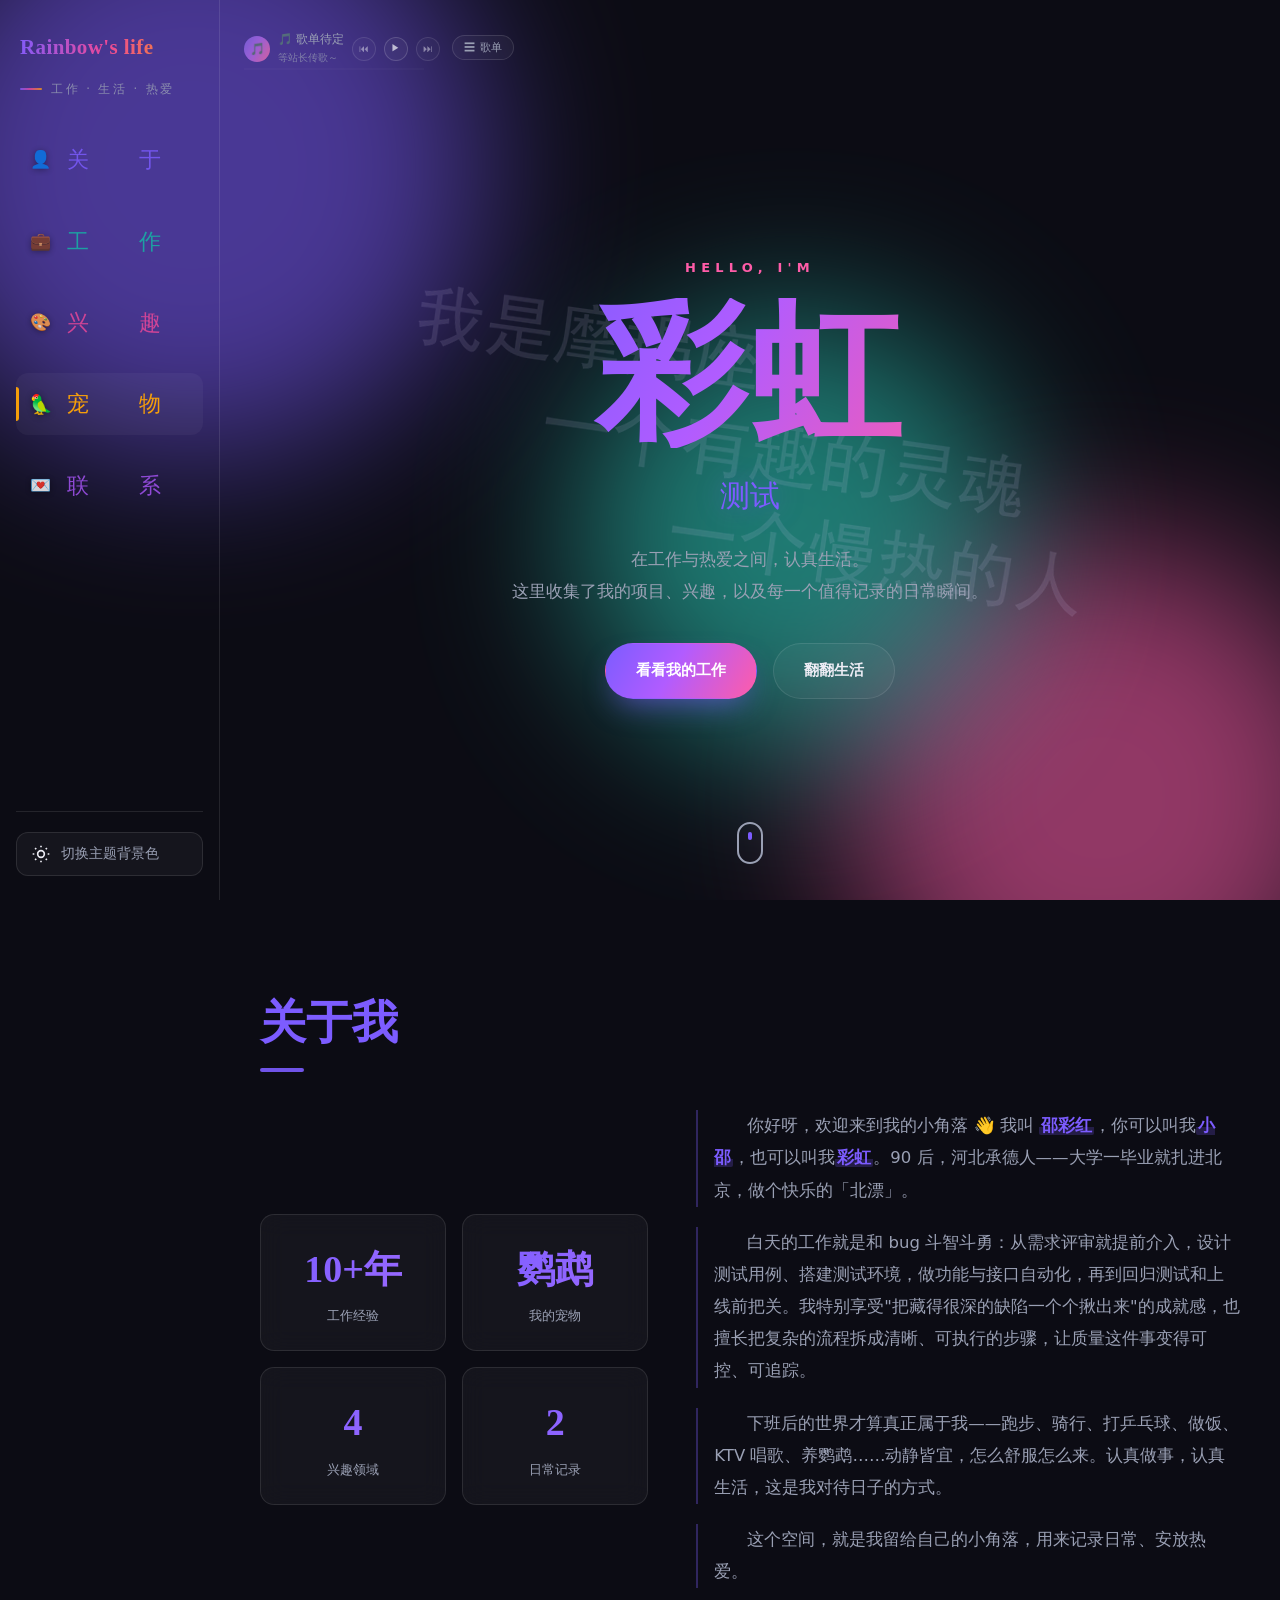
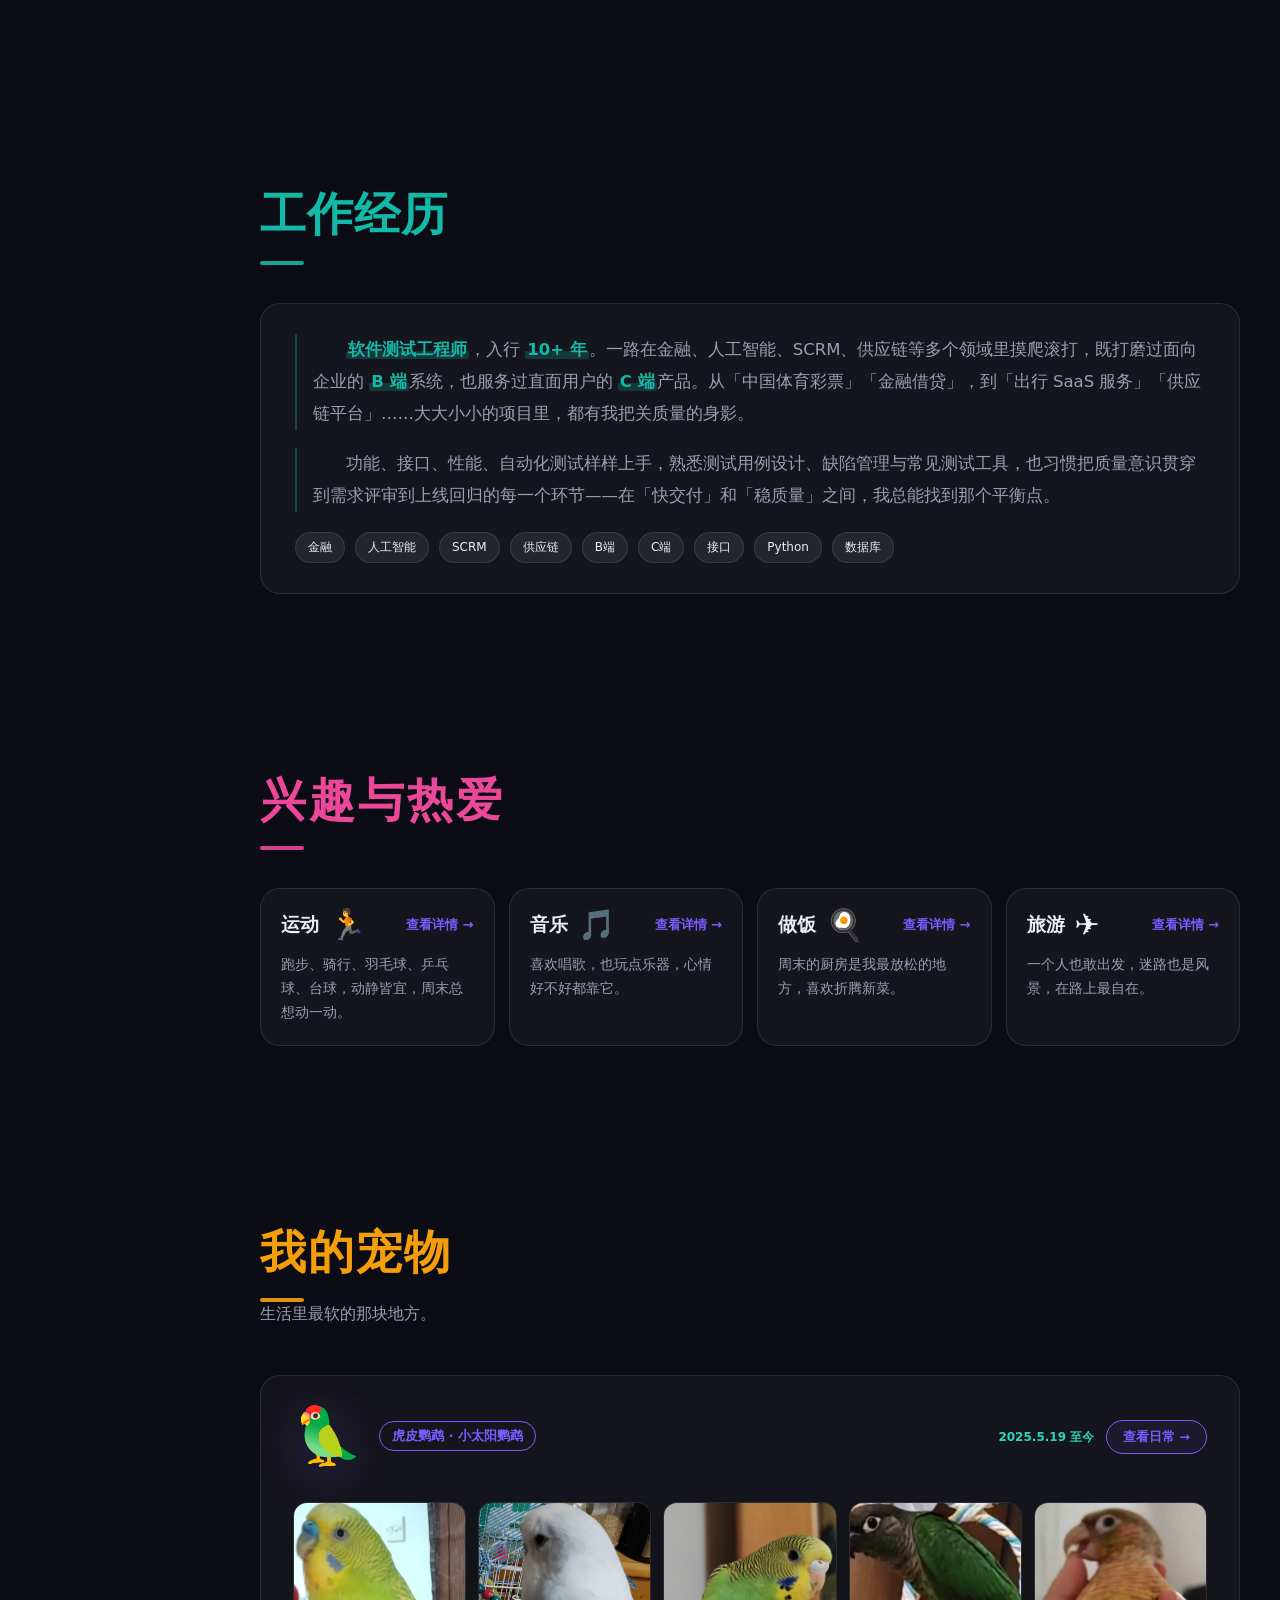
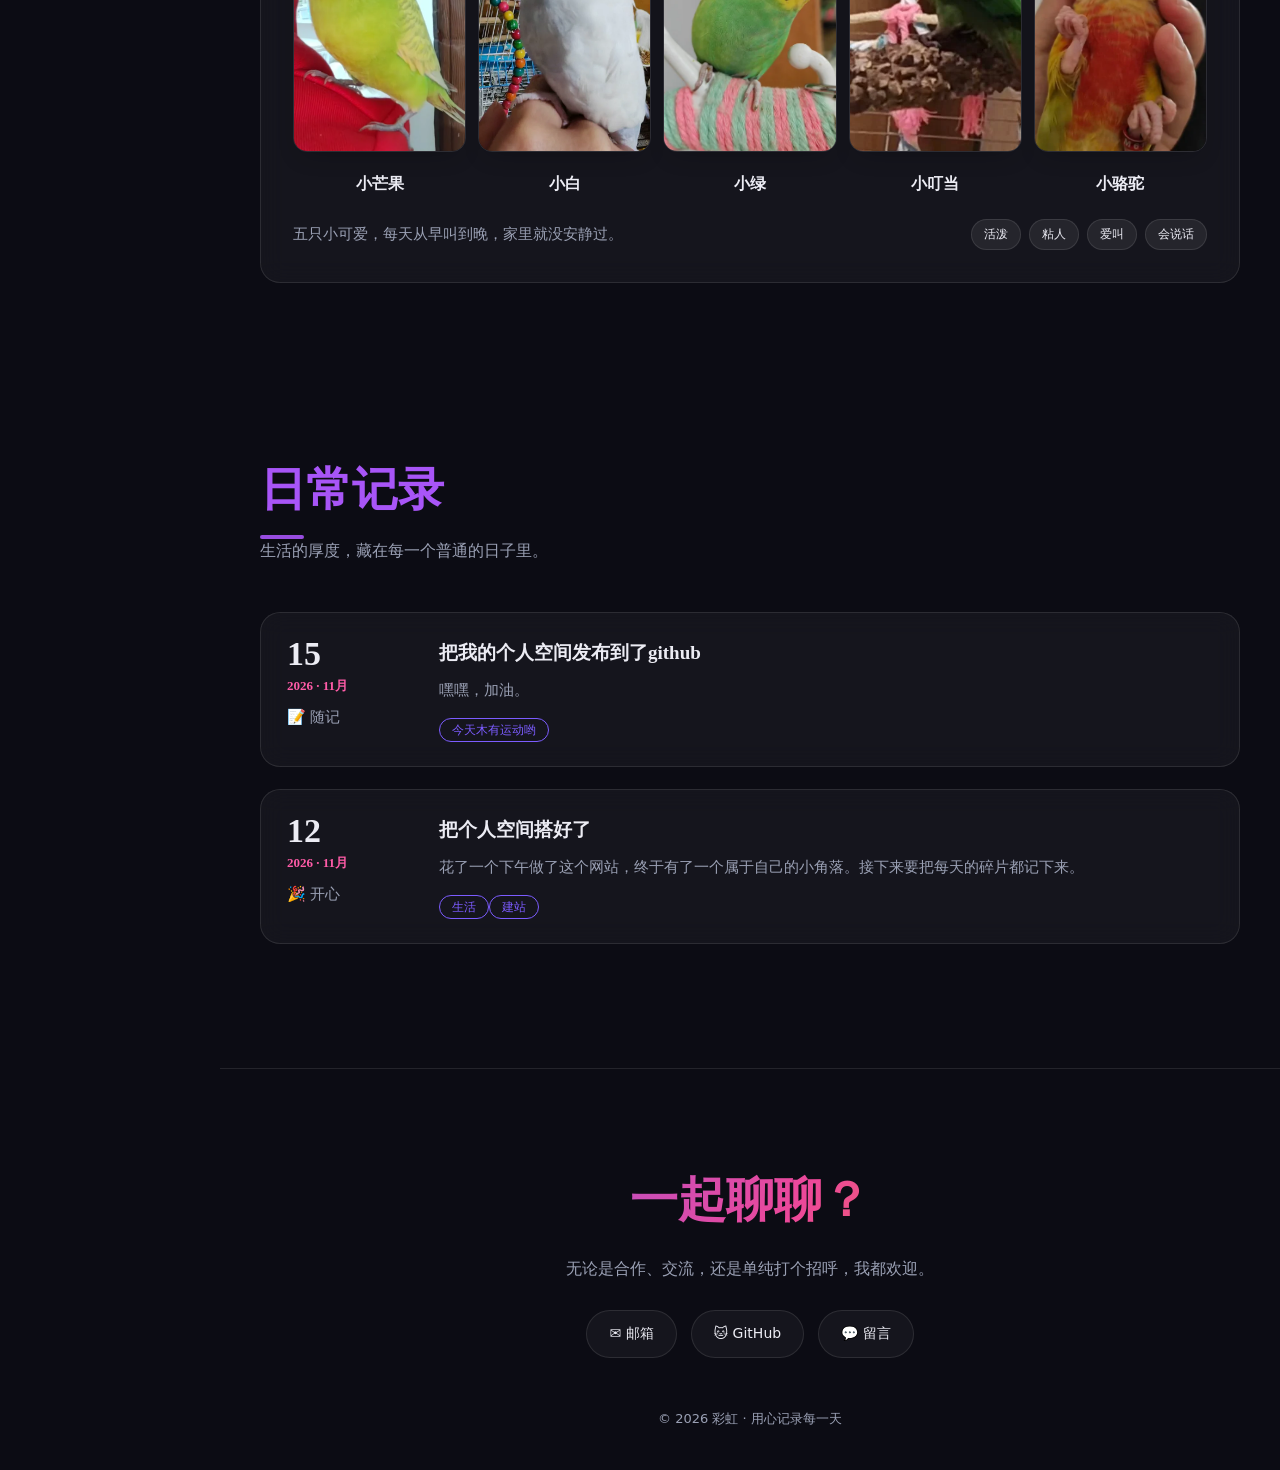
==== commit 389f85e9: "feat: 演唱会保留凤凰传奇和刀郎空分类占位 - 用户后续会上传这两个歌手的视频，先留分类位（显示整理中提示） - data.js v34" ====
--- a/index.html
+++ b/index.html
@@ -251,7 +251,7 @@
 
   <button class="to-top" id="toTop" aria-label="回到顶部">↑</button>
 
-  <script src="assets/js/data.js?v=32"></script>
+  <script src="assets/js/data.js?v=34"></script>
   <script src="assets/js/track.js?v=2"></script>
   <script src="assets/js/main.js?v=22"></script>
   <script src="assets/js/music.js?v=18"></script>
